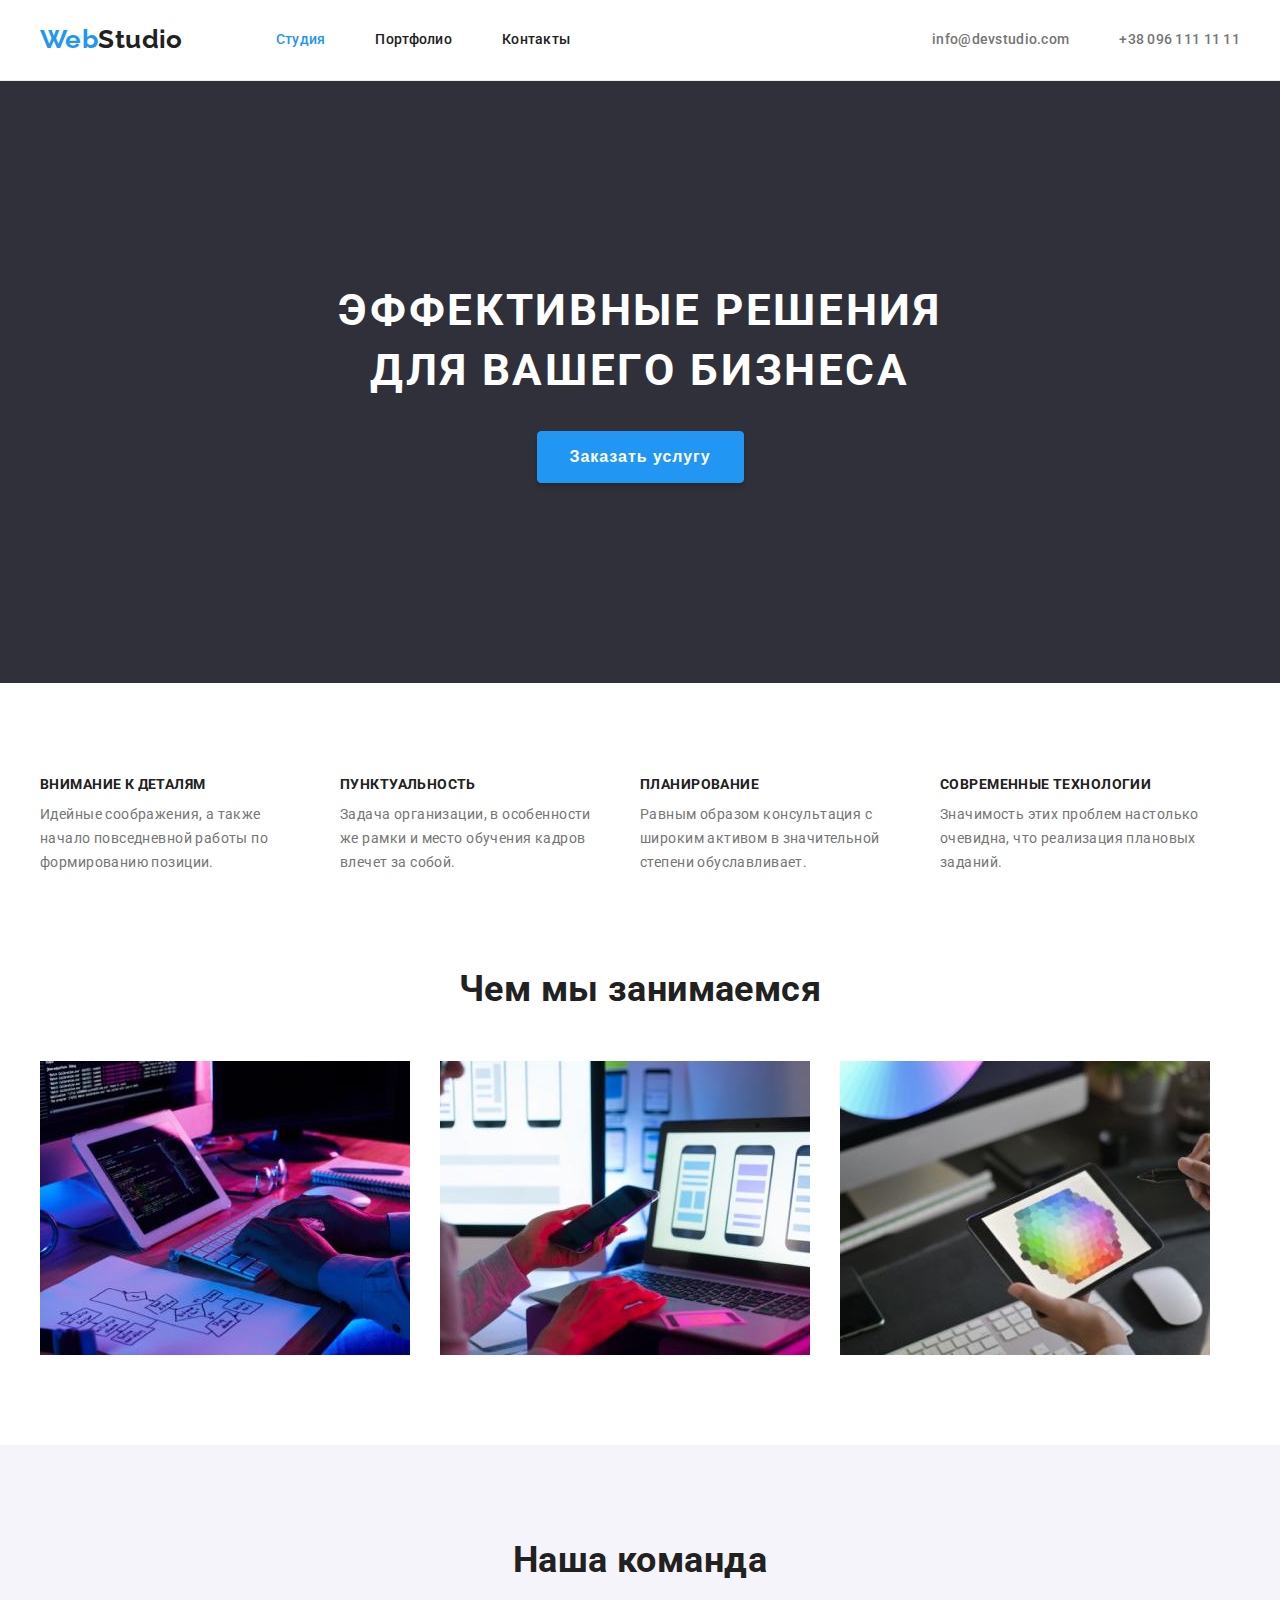
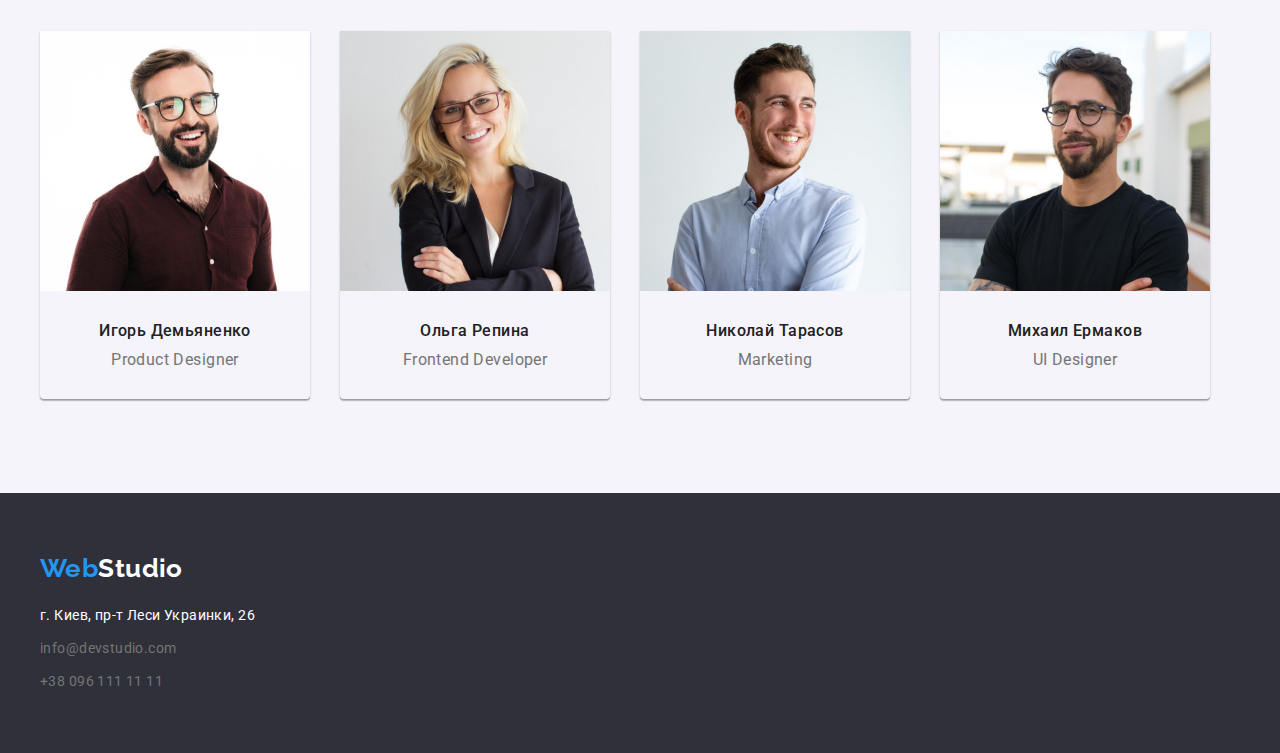
==== index.html @ e8c8198e "Initial commit" ====
<!DOCTYPE html>
<html lang="ru">
  <head>
    <meta charset="UTF-8" />
    <meta http-equiv="X-UA-Compatible" content="IE=edge" />
    <meta name="viewport" content="width=device-width, initial-scale=1.0" />
    <title>WEB STUDIO</title>
    <link rel="preconnect" href="https://fonts.googleapis.com" />
    <link rel="preconnect" href="https://fonts.gstatic.com" crossorigin />
    <link
      href="https://fonts.googleapis.com/css2?family=Raleway:wght@700&family=Roboto:wght@400;500;700;900&display=swap"
      rel="stylesheet"
    />
    <link
      rel="stylesheet"
      href="https://cdnjs.cloudflare.com/ajax/libs/modern-normalize/1.1.0/modern-normalize.min.css"
      integrity="sha512-wpPYUAdjBVSE4KJnH1VR1HeZfpl1ub8YT/NKx4PuQ5NmX2tKuGu6U/JRp5y+Y8XG2tV+wKQpNHVUX03MfMFn9Q=="
      crossorigin="anonymous"
      referrerpolicy="no-referrer"
    />
    <link rel="stylesheet" href="./css/styles.css" />
  </head>
  <body>
    <!--High line site-->
    <header class="page-header">
      <div class="conteiner header">
        <!--Name studio-->
        <nav class="site-nav">
          <a href="./index.html" class="logo"><span class="web">Web</span>Studio</a>
          <!--menu navigation-->
          <ul class="site-nav list">
            <li class="site-nav item">
              <a href="./index.html" class="link current">Студия</a>
            </li>
            <li class="site-nav item">
              <a href="./portfolio.html" class="link">Портфолио</a>
            </li>
            <li class="site-nav item">
              <a href="" class="link">Контакты</a>
            </li>
          </ul>
        </nav>
        <!--mail&Telefone-->
        <ul class="contacts list">
          <li class="contacts item">
            <a href="mailto:info@devstudio.com" class="mail">info@devstudio.com</a>
          </li>
          <li class="contacts item">
            <a href="tel:+380961111111" class="tel">+38 096 111 11 11</a>
          </li>
        </ul>
      </div>
    </header>
    <main>
      <!--Shapka-->
      <section class="hero">
        <div class="conteiner">
          <h1 class="hero-title">Эффективные решения для вашего бизнеса</h1>
          <button type="button" class="button">Заказать услугу</button>
        </div>
      </section>
      <!--Peculiarities-->
      <section class="peculiarities">
        <div class="conteiner">
          <h2 class="section-title visually-hidden">Особенности</h2>
          <ul class="section list">
            <li class="peculiarities-item">
              <h3 class="title">Внимание к деталям</h3>
              <p class="discription">
                Идейные соображения, а также начало повседневной работы по формированию позиции.
              </p>
            </li>
            <li class="peculiarities-item">
              <h3 class="title">Пунктуальность</h3>
              <p class="discription">
                Задача организации, в особенности же рамки и место обучения кадров влечет за собой.
              </p>
            </li>
            <li class="peculiarities-item">
              <h3 class="title">Планирование</h3>
              <p class="discription">
                Равным образом консультация с широким активом в значительной степени обуславливает.
              </p>
            </li>
            <li class="peculiarities-item">
              <h3 class="title">Современные технологии</h3>
              <p class="discription">
                Значимость этих проблем настолько очевидна, что реализация плановых заданий.
              </p>
            </li>
          </ul>
        </div>
      </section>
      <!--What are we doing-->
      <section class="works">
        <div class="conteiner">
          <h2 class="section-title">Чем мы занимаемся</h2>
          <ul class="work list">
            <li class="work-list-process">
              <img class="work-process" src="./images/box1.jpg" alt="описание1" width="370" />
            </li>
            <li class="work-list-process">
              <img class="work-process" src="./images/box2.jpg" alt="описание2" width="370" />
            </li>
            <li class="work-list-process">
              <img class="work-process" src="./images/box3.jpg" alt="описание3" width="370" />
            </li>
          </ul>
        </div>
      </section>
      <!--Our team-->
      <section class="team">
        <div class="conteiner">
          <h2 class="section-title">Наша команда</h2>
          <ul class="team list">
            <li class="team-list-card">
              <img
                class="team list image"
                src="./images/img.jpg"
                alt="Игорь Демьяненко"
                width="270"
              />
              <div class="team-card-disc">
                <h3 class="name">Игорь Демьяненко</h3>
                <p class="discription">Product Designer</p>
              </div>
            </li>
            <li class="team-list-card">
              <img
                class="team list image"
                src="./images/img_2.jpg"
                alt="Ольга Репина"
                width="270"
              />
              <div class="team-card-disc">
                <h3 class="name">Ольга Репина</h3>
                <p class="discription">Frontend Developer</p>
              </div>
            </li>
            <li class="team-list-card">
              <img
                class="team list image"
                src="./images/img_3.jpg"
                alt="Николай Тарасов"
                width="270"
              />
              <div class="team-card-disc">
                <h3 class="name">Николай Тарасов</h3>
                <p class="discription">Marketing</p>
              </div>
            </li>
            <li class="team-list-card">
              <img
                class="team list image"
                src="./images/img_4.jpg"
                alt="Михаил Ермаков"
                width="270"
              />
              <div class="team-card-disc">
                <h3 class="name">Михаил Ермаков</h3>
                <p class="discription">UI Designer</p>
              </div>
            </li>
          </ul>
        </div>
      </section>
    </main>
    <footer class="footer">
      <div class="conteiner">
        <!--Name studio-->
        <a href="./index.html" class="logo-footer"><span class="web">Web</span>Studio</a>
        <!-- address -->
        <address class="adress">
          <ul class="adress list">
            <li class="adress-list-item">
              <a
                href="https://goo.gl/maps/HPNhDswtwEFeR7fT9"
                target="_blank"
                rel="noopener noreferrer"
                class="adress-post"
                >г. Киев, пр-т Леси Украинки, 26</a
              >
            </li>
            <li class="adress-list-item">
              <a href="mailto:info@devstudio.com" class="mail">info@devstudio.com</a>
            </li>
            <li class="adress-list-item">
              <a href="tel:+380961111111" class="tel">+38 096 111 11 11</a>
            </li>
          </ul>
        </address>
      </div>
    </footer>
  </body>
</html>
---- css/styles.css ----
:root {
  --primary-text-color: #212121;
  --title-text-color: #757575;
  --accent-color: #2196f3;
  --primary-white-color: #ffffff;
  --button-color: #f5f4fa;
}

body {
  margin: 0;
  background-color: var(--primary-white-color);
  color: var(--primary-text-color);
  font-family: Roboto, sans-serif;
  font-size: 14px;
  letter-spacing: 0.03em;
}

/*убираем точки в списках*/
.list {
  padding: 0;
  margin: 0;
  list-style: none;
}
/* скрываем заголовки */
.visually-hidden {
  position: absolute;
  white-space: nowrap;
  width: 1px;
  height: 1px;
  overflow: hidden;
  border: 0;
  padding: 0;
  clip: rect(0 0 0 0);
  clip-path: inset(50%);
  margin: -1px;
}
/* Убираем нижненн подчеркивание у ссылок */
.link {
  text-decoration: none;
}
/* Заголовки 2 уровня */
.section-title {
  padding: 0;
  margin: 0;
  margin-bottom: 50px;
  font-size: 36px;
  line-height: 1.17;
  text-align: center;
}
/*style header*/
.header {
  display: flex;
  align-items: center;
}
.conteiner {
  width: 1200px;
  margin: 0 auto;
  padding: 0 15px;
  /* outline: 2px solid tomato; */
}
.page-header {
  /* outline: 2px solid tomato; */
  border-bottom: 1px solid #ececec;
}
.logo {
  display: block;
  padding-top: 24px;
  padding-bottom: 25px;
  margin-right: 93px;
  /* outline: 2px solid tomato; */
  color: var(--primary-text-color);
  text-decoration: none;
  font-family: Raleway, sans-serif;
  font-weight: 700;
  font-size: 26px;
  line-height: 1.19;
}
.web {
  color: #2196f3;
}
.site-nav {
  display: flex;
}

.site-nav .item:not(:last-child) {
  margin-right: 50px;
}
.site-nav .link {
  display: block;
  padding-top: 32px;
  padding-bottom: 32px;
  /* outline: 2px solid tomato; */
}
/*style menu-nav*/
.site-nav .link {
  color: var(--primary-text-color);
  font-weight: 500;
  line-height: 1.14;
  letter-spacing: 0.02em;
}
.site-nav .link.current {
  color: var(--accent-color);
}
.site-nav .link:hover,
.site-nav .link:focus {
  color: var(--accent-color);
}
/* Style contacts */
.contacts.list {
  display: flex;
  margin-left: auto;
}
.contacts.list .contacts.item + .contacts.item {
  margin-left: 50px;
}
.mail,
.tel {
  display: block;
}
.contacts.list .mail {
  /* outline: 2px solid tomato; */
  padding-top: 32px;
  padding-bottom: 32px;
  color: var(--title-text-color);
  text-decoration: none;
  font-weight: 500;
  line-height: 1.14;
  letter-spacing: 0.02em;
}
.contacts.list .tel {
  /* outline: 2px solid tomato; */
  padding-top: 32px;
  padding-bottom: 32px;
  color: var(--title-text-color);
  text-decoration: none;
  font-weight: 500;
  line-height: 1.14;
  letter-spacing: 0.02em;
}
.contacts.list .mail:hover,
.contacts.list .mail:focus {
  color: var(--accent-color);
}
.contacts.list .tel:hover,
.contacts.list .tel:focus {
  color: var(--accent-color);
}
/* Style main content*/
/* Style section Hero */
.hero {
  background-color: #2f303a;
  text-align: center;
  padding-top: 200px;
  padding-bottom: 200px;
}
.hero-title {
  margin-top: 0;
  width: 696px;
  margin: 0 auto;
  margin-bottom: 30px;
  color: var(--primary-white-color);
  font-size: 44px;
  line-height: 1.36;
  letter-spacing: 0.06em;
  text-transform: uppercase;
}
.button {
  display: inline-block;
  border-radius: 4px;
  padding: 10px 32px;
  min-width: 200px;
  font-weight: 700;
  text-align: center;
  letter-spacing: 0.06em;
  font-size: 16px;
  line-height: 1.88;
  box-shadow: 0px 4px 4px rgba(0, 0, 0, 0.15);
  background-color: var(--accent-color);
  color: var(--primary-white-color);
  border: 1px solid;
  border-color: var(--accent-color);
  cursor: pointer;
}
.button:hover,
.button:focus {
  border-color: var(--primary-white-color);
}
/* Style Peculiarities*/
.peculiarities {
  padding-top: 94px;
  padding-bottom: 94px;
}
.section.list {
  display: flex;
}
.peculiarities-item {
  width: 270px;
}
.peculiarities-item:not(:last-child) {
  margin-right: 30px;
}
.title {
  padding: 0;
  margin: 0;
  margin-bottom: 10px;
  font-size: 14px;
  line-height: 1.14;
  text-transform: uppercase;
  color: var(--primary-text-color);
}
.discription {
  padding: 0;
  margin: 0;
  line-height: 1.71;
  color: var(--title-text-color);
}
/*Style works*/
.works {
  padding-bottom: 90px;
}
.work-process {
  display: block;
}
.work.list {
  display: flex;
}
.work-list-process:not(:last-child) {
  margin-right: 30px;
}
/*Style Our team */
.team .list {
  padding: 0;
}
.team.list.image {
  display: block;
}
.team.list {
  display: flex;
}
.team-list-card {
  text-align: center;
  box-shadow: 0px 1px 3px rgba(0, 0, 0, 0.12), 0px 1px 1px rgba(0, 0, 0, 0.14),
    0px 2px 1px rgba(0, 0, 0, 0.2);
  border-radius: 0px 0px 4px 4px;
}
.team-list-card:not(:last-child) {
  margin-right: 30px;
}
.team {
  background: #f5f4fa;
  padding-top: 94px;
  padding-bottom: 94px;
}

.team-card-disc {
  padding: 30px;
}
.team.list .name {
  padding: 0;
  margin: 0;
  margin-bottom: 10px;
  font-weight: 500;
  font-size: 16px;
  line-height: 1.19;
}
.team.list .discription {
  color: var(--title-text-color);
  font-size: 16px;
  line-height: 1.19;
}

/*Style footer*/
.footer {
  padding-top: 60px;
  padding-bottom: 60px;
  background-color: #2f303a;
  /* outline: 2px solid tomato; */
}
.adress {
  font-style: normal;
  /* outline: 2px solid tomato; */
}
.logo-footer {
  display: inline-block;
  margin-bottom: 20px;
  color: var(--primary-white-color);
  text-decoration: none;
  font-family: Raleway, sans-serif;
  font-weight: 700;
  font-size: 26px;
  line-height: 1.19;
  /* outline: 2px solid tomato; */
}
.adress-post,
.adress.list .mail {
  display: inline-block;
}
.adress.list .adress-list-item:not(:last-child) {
  margin-bottom: 9px;
}

.adress.list .adress-post {
  color: var(--primary-white-color);
  text-decoration: none;
  line-height: 1.71;
}
.adress.list .mail,
.adress.list .tel {
  color: var(--title-text-color);
  text-decoration: none;
  line-height: 1.71;
}
.adress.list .mail:hover,
.adress.list .mail:focus {
  color: var(--accent-color);
}
.adress.list .tel:hover,
.adress.list .tel:focus {
  color: var(--accent-color);
}
/*Style porfolio*/
.work-section {
  padding-top: 94px;
  padding-bottom: 94px;
  /* margin-top: 94px;
  margin-bottom: 94px; */
}
/*Style buttom*/
.filtr {
  padding: 0;
  margin: 0;
  margin-bottom: 50px;
  list-style: none;
  /* outline: 2px solid tomato; */
  display: flex;
  justify-content: center;
  align-content: center;
}
.filtr-item {
  margin-right: 8px;
}
.filtr-item:last-child {
  margin-right: 0;
}
.work-title,
.work-dicript {
  padding: 0;
  margin: 0;
}
.work-images {
  display: block;
  /* margin-bottom: 20px; */
}
.filtr-btn {
  padding: 6px 22px;
  background-color: var(--button-color);
  color: var(--primary-text-color);
  font-family: inherit;
  font-weight: 500;
  font-size: 16px;
  line-height: 1.63;
  cursor: pointer;
  /* box-shadow: 0px 3px 1px rgba(0, 0, 0, 0.1), 0px 1px 2px rgba(0, 0, 0, 0.08),
    0px 2px 2px rgba(0, 0, 0, 0.12); */
  border-radius: 4px;
  border-color: transparent;
}

.filtr-btn.active:hover,
.filtr-btn.active:focus {
  background-color: var(--accent-color);
  color: var(--primary-white-color);
}
.filtr-btn.active:active {
  background-color: var(--accent-color);
  color: var(--primary-white-color);
}
/*Style work list*/
.work.list.pages {
  display: flex;
  flex-wrap: wrap;
}
.item-discript {
  padding: 20px 24px;
  border-right: 1px solid #eeeeee;
  border-bottom: 1px solid #eeeeee;
  border-left: 1px solid #eeeeee;
}
/* .work.list {
   outline: 2px solid tomato; 
} */
/* Идеальное решение при изменении 
размеров контейнера */
.work.list.pages > .item {
  flex-basis: calc((100% - 30px * 3) / 3);
  margin-right: 30px;
  margin-bottom: 30px;
}

/* 2-й вариант решения:
  .work.list.pages > .item {
  width: 370px;
  margin-right: 30px;
  margin-bottom: 30px;
} */
.work.list.pages > .item:nth-child(3n) {
  margin-right: 0;
}
.work.list.pages > .item:nth-last-child(-n + 3) {
  margin-bottom: 0;
}
.work.list .work-title {
  margin-bottom: 4px;
  color: var(--primary-text-color);
  font-weight: 700;
  font-size: 18px;
  line-height: 2;
}
.work.list .work-dicript {
  color: var(--title-text-color);
  font-weight: 400;
  font-size: 16px;
  line-height: 1.88;
}
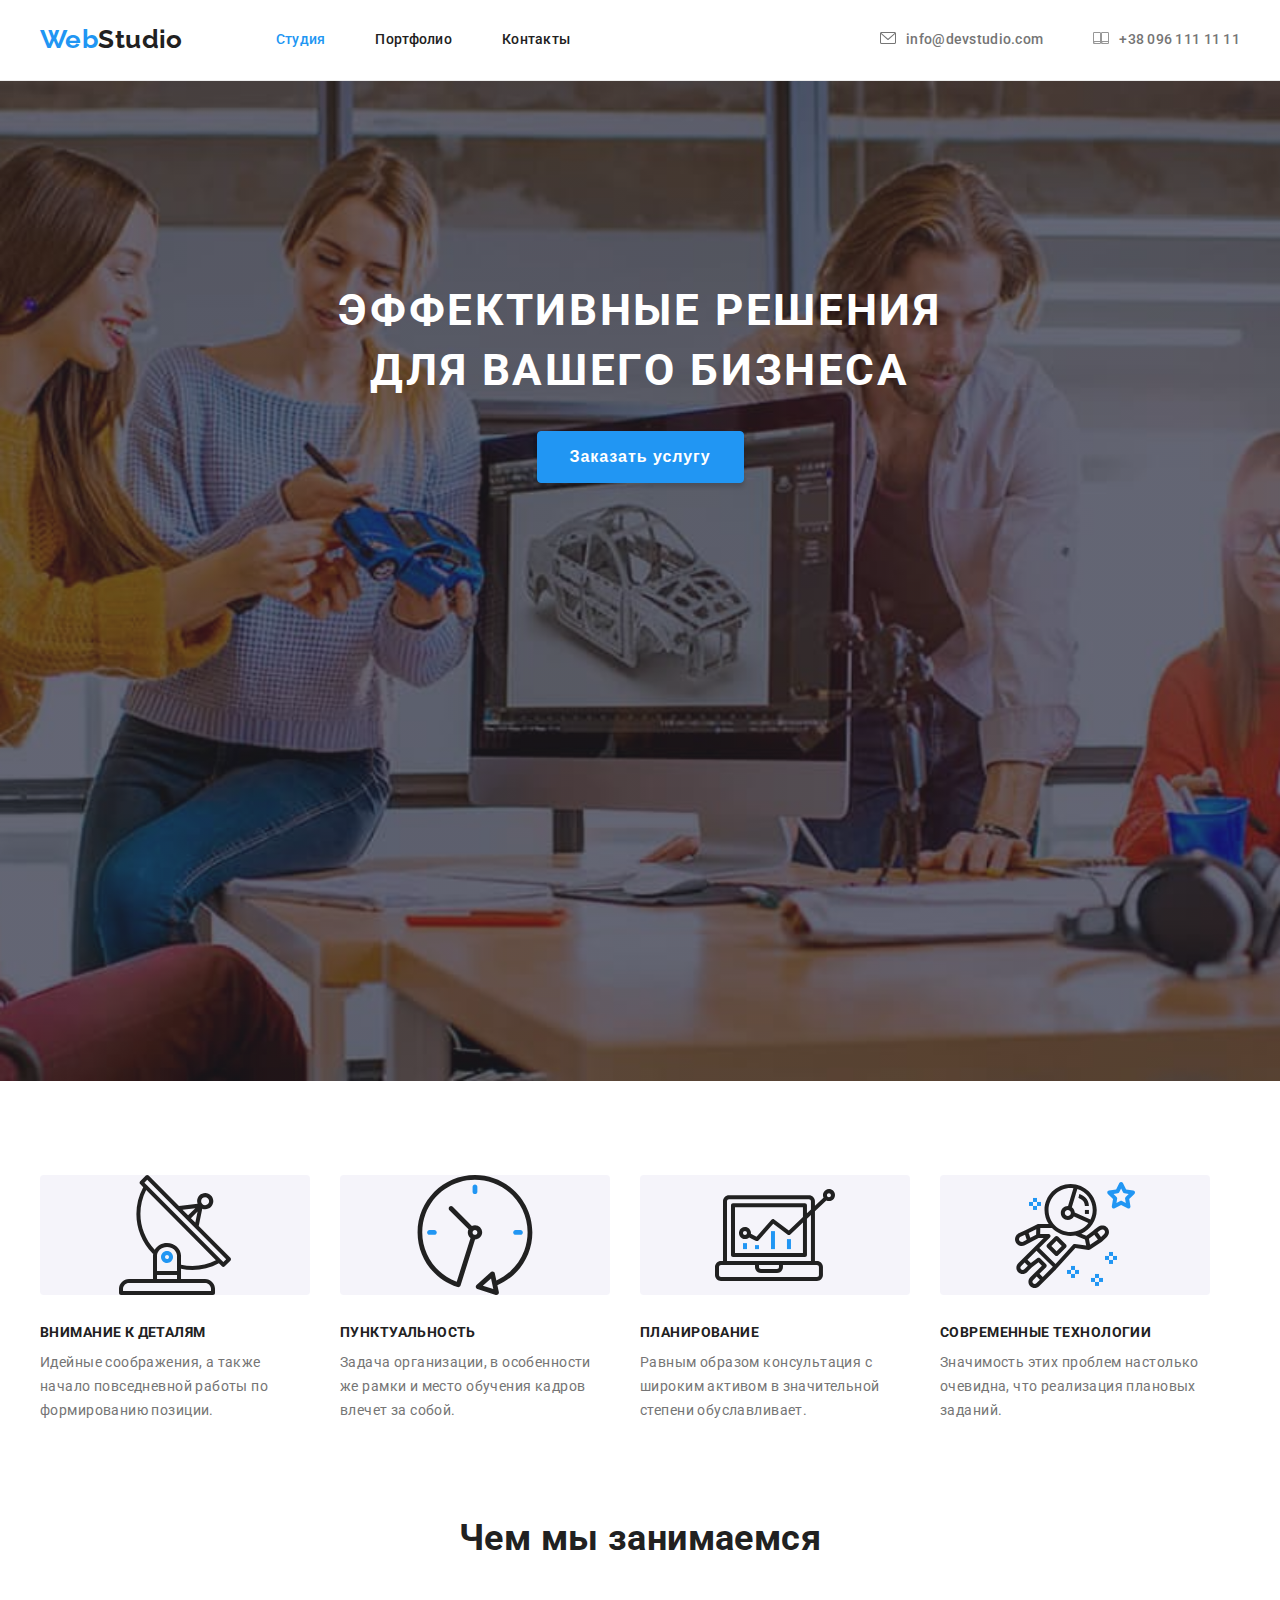
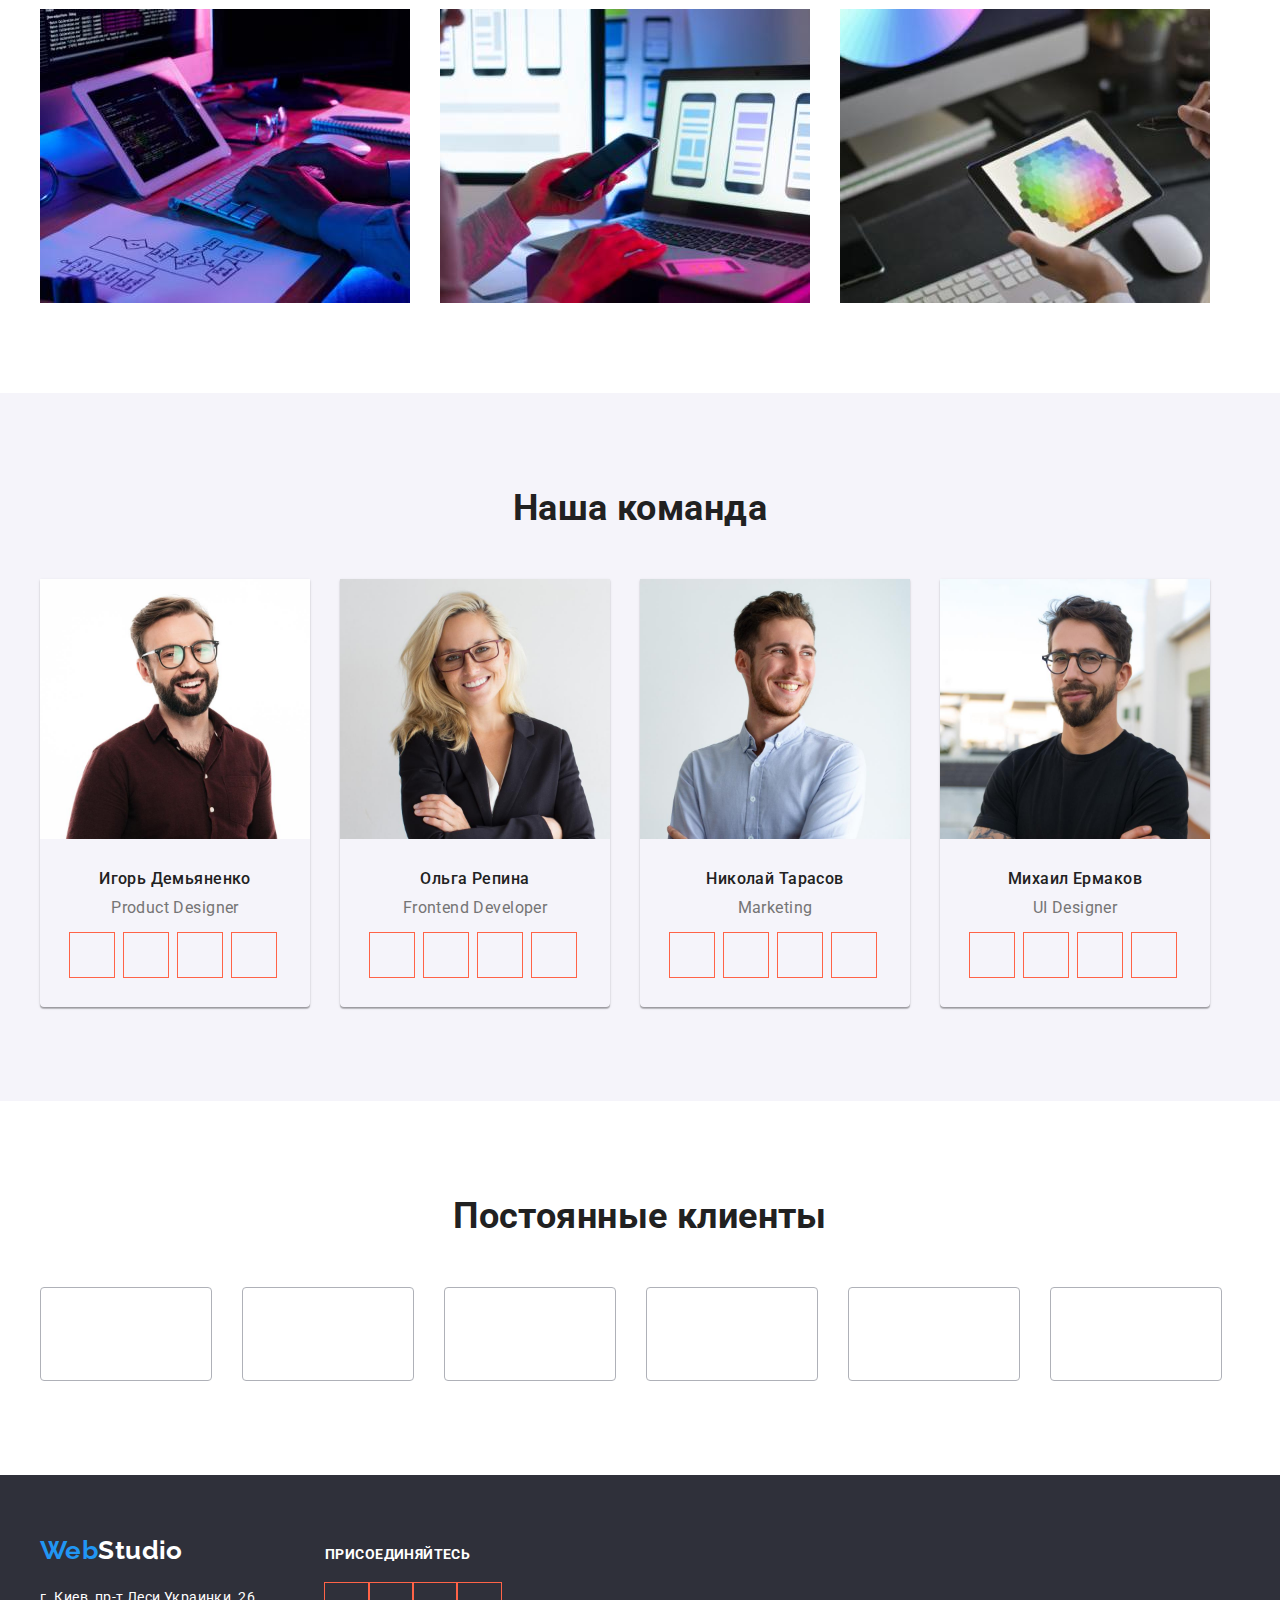
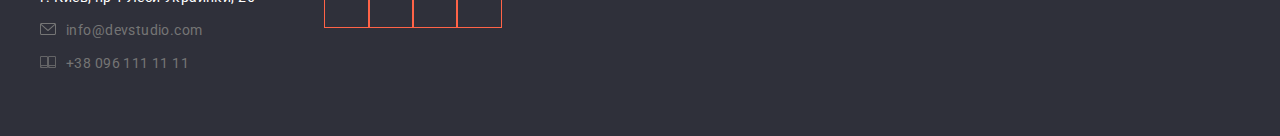
==== commit 319af794: "Add our clients and icon" ====
--- a/index.html
+++ b/index.html
@@ -53,7 +53,7 @@
     </header>
     <main>
       <!--Shapka-->
-      <section class="hero">
+      <section class="hero overlay">
         <div class="conteiner">
           <h1 class="hero-title">Эффективные решения для вашего бизнеса</h1>
           <button type="button" class="button">Заказать услугу</button>
@@ -64,25 +64,25 @@
         <div class="conteiner">
           <h2 class="section-title visually-hidden">Особенности</h2>
           <ul class="section list">
-            <li class="peculiarities-item">
+            <li class="peculiarities-item attention">
               <h3 class="title">Внимание к деталям</h3>
               <p class="discription">
                 Идейные соображения, а также начало повседневной работы по формированию позиции.
               </p>
             </li>
-            <li class="peculiarities-item">
+            <li class="peculiarities-item punctuality">
               <h3 class="title">Пунктуальность</h3>
               <p class="discription">
                 Задача организации, в особенности же рамки и место обучения кадров влечет за собой.
               </p>
             </li>
-            <li class="peculiarities-item">
+            <li class="peculiarities-item planning">
               <h3 class="title">Планирование</h3>
               <p class="discription">
                 Равным образом консультация с широким активом в значительной степени обуславливает.
               </p>
             </li>
-            <li class="peculiarities-item">
+            <li class="peculiarities-item technology">
               <h3 class="title">Современные технологии</h3>
               <p class="discription">
                 Значимость этих проблем настолько очевидна, что реализация плановых заданий.
@@ -123,6 +123,20 @@
               <div class="team-card-disc">
                 <h3 class="name">Игорь Демьяненко</h3>
                 <p class="discription">Product Designer</p>
+                <ul class="team list network">
+                  <li class="network-item">
+                    <a href="" class="link-network"></a>
+                  </li>
+                  <li class="network-item">
+                    <a href="" class="link-network"></a>
+                  </li>
+                  <li class="network-item">
+                    <a href="" class="link-network"></a>
+                  </li>
+                  <li class="network-item">
+                    <a href="" class="link-network"></a>
+                  </li>
+                </ul>
               </div>
             </li>
             <li class="team-list-card">
@@ -135,6 +149,20 @@
               <div class="team-card-disc">
                 <h3 class="name">Ольга Репина</h3>
                 <p class="discription">Frontend Developer</p>
+                <ul class="team list network">
+                  <li class="network-item">
+                    <a href="" class="link-network"></a>
+                  </li>
+                  <li class="network-item">
+                    <a href="" class="link-network"></a>
+                  </li>
+                  <li class="network-item">
+                    <a href="" class="link-network"></a>
+                  </li>
+                  <li class="network-item">
+                    <a href="" class="link-network"></a>
+                  </li>
+                </ul>
               </div>
             </li>
             <li class="team-list-card">
@@ -147,6 +175,20 @@
               <div class="team-card-disc">
                 <h3 class="name">Николай Тарасов</h3>
                 <p class="discription">Marketing</p>
+                <ul class="team list network">
+                  <li class="network-item">
+                    <a href="" class="link-network"></a>
+                  </li>
+                  <li class="network-item">
+                    <a href="" class="link-network"></a>
+                  </li>
+                  <li class="network-item">
+                    <a href="" class="link-network"></a>
+                  </li>
+                  <li class="network-item">
+                    <a href="" class="link-network"></a>
+                  </li>
+                </ul>
               </div>
             </li>
             <li class="team-list-card">
@@ -159,7 +201,47 @@
               <div class="team-card-disc">
                 <h3 class="name">Михаил Ермаков</h3>
                 <p class="discription">UI Designer</p>
-              </div>
+                <ul class="team list network">
+                  <li class="network-item">
+                    <a href="" class="link-network"></a>
+                  </li>
+                  <li class="network-item">
+                    <a href="" class="link-network"></a>
+                  </li>
+                  <li class="network-item">
+                    <a href="" class="link-network"></a>
+                  </li>
+                  <li class="network-item">
+                    <a href="" class="link-network"></a>
+                  </li>
+                </ul>
+              </div>
+            </li>
+          </ul>
+        </div>
+      </section>
+      <!-- Section our clients -->
+      <section class="clients">
+        <div class="conteiner">
+          <h2 class="section-title">Постоянные клиенты</h2>
+          <ul class="clients list">
+            <li class="clients-list-item">
+              <a href="" class="link-clients"> </a>
+            </li>
+            <li class="clients-list-item">
+              <a href="" class="link-clients"> </a>
+            </li>
+            <li class="clients-list-item">
+              <a href="" class="link-clients"> </a>
+            </li>
+            <li class="clients-list-item">
+              <a href="" class="link-clients"> </a>
+            </li>
+            <li class="clients-list-item">
+              <a href="" class="link-clients"> </a>
+            </li>
+            <li class="clients-list-item">
+              <a href="" class="link-clients"> </a>
             </li>
           </ul>
         </div>
@@ -167,28 +249,49 @@
     </main>
     <footer class="footer">
       <div class="conteiner">
-        <!--Name studio-->
-        <a href="./index.html" class="logo-footer"><span class="web">Web</span>Studio</a>
-        <!-- address -->
-        <address class="adress">
-          <ul class="adress list">
-            <li class="adress-list-item">
-              <a
-                href="https://goo.gl/maps/HPNhDswtwEFeR7fT9"
-                target="_blank"
-                rel="noopener noreferrer"
-                class="adress-post"
-                >г. Киев, пр-т Леси Украинки, 26</a
-              >
-            </li>
-            <li class="adress-list-item">
-              <a href="mailto:info@devstudio.com" class="mail">info@devstudio.com</a>
-            </li>
-            <li class="adress-list-item">
-              <a href="tel:+380961111111" class="tel">+38 096 111 11 11</a>
-            </li>
-          </ul>
-        </address>
+        <div class="footer-address-links">
+          <div class="logo-address">
+            <!--Name studio-->
+            <a href="./index.html" class="logo-footer"><span class="web">Web</span>Studio</a>
+            <!-- address -->
+            <address class="adress">
+              <ul class="adress list">
+                <li class="adress-list-item">
+                  <a
+                    href="https://goo.gl/maps/HPNhDswtwEFeR7fT9"
+                    target="_blank"
+                    rel="noopener noreferrer"
+                    class="adress-post"
+                    >г. Киев, пр-т Леси Украинки, 26</a
+                  >
+                </li>
+                <li class="adress-list-item">
+                  <a href="mailto:info@devstudio.com" class="mail">info@devstudio.com</a>
+                </li>
+                <li class="adress-list-item">
+                  <a href="tel:+380961111111" class="tel">+38 096 111 11 11</a>
+                </li>
+              </ul>
+            </address>
+          </div>
+          <div class="social-links">
+            <h2 class="sicial-links-title">присоединяйтесь</h2>
+            <ul class="social-links list">
+              <li class="social-list-items">
+                <a href=""></a>
+              </li>
+              <li class="social-list-items">
+                <a href=""></a>
+              </li>
+              <li class="social-list-items">
+                <a href=""></a>
+              </li>
+              <li class="social-list-items">
+                <a href=""></a>
+              </li>
+            </ul>
+          </div>
+        </div>
       </div>
     </footer>
   </body>
--- a/css/styles.css
+++ b/css/styles.css
@@ -117,6 +117,27 @@
 .tel {
   display: block;
 }
+/* Добавление иконок */
+.mail::before {
+  display: inline-block;
+  content: '';
+  width: 16px;
+  height: 12px;
+  margin-right: 10px;
+  background-image: url('../images/mail-icon.svg');
+  background-size: contain;
+}
+.tel::before {
+  display: inline-block;
+  content: '';
+  width: 16px;
+  height: 12px;
+  margin-right: 10px;
+  background-image: url('../images/icon-tel.svg');
+  background-size: contain;
+}
+/* Конец добавление иконок */
+
 .contacts.list .mail {
   /* outline: 2px solid tomato; */
   padding-top: 32px;
@@ -152,6 +173,22 @@
   text-align: center;
   padding-top: 200px;
   padding-bottom: 200px;
+  /* background-image: linear-gradient(to right, rgba(47, 48, 58, 0.4), rgba(47, 48, 58, 0.4)),
+    url('../images/bg-img-hero.jpg');
+  background-repeat: no-repeat;
+  background-position: 50% 50%;
+  background-size: cover; */
+}
+.overlay {
+  max-width: 1600px;
+  height: 600px;
+  margin-left: auto;
+  margin-right: auto;
+  background-image: linear-gradient(to right, rgba(47, 48, 58, 0.4), rgba(47, 48, 58, 0.4)),
+    url('../images/bg-img-hero.jpg');
+  background-repeat: no-repeat;
+  background-position: center;
+  background-size: cover;
 }
 .hero-title {
   margin-top: 0;
@@ -199,6 +236,31 @@
 .peculiarities-item:not(:last-child) {
   margin-right: 30px;
 }
+.peculiarities-item::before {
+  display: block;
+  content: '';
+  height: 120px;
+  margin-bottom: 30px;
+  background-color: #f5f4fa;
+  border-radius: 4px;
+  /* background-image: url('../images/antenna.svg'); */
+  background-size: contain;
+  background-repeat: no-repeat;
+  background-position: center;
+}
+.peculiarities-item.attention::before {
+  background-image: url('../images/antenna.svg');
+}
+.peculiarities-item.punctuality::before {
+  background-image: url('../images/clock.svg');
+}
+.peculiarities-item.planning::before {
+  background-image: url('../images/diagram.svg');
+}
+.peculiarities-item.technology::before {
+  background-image: url('../images/astronaut.svg');
+}
+
 .title {
   padding: 0;
   margin: 0;
@@ -267,8 +329,42 @@
   color: var(--title-text-color);
   font-size: 16px;
   line-height: 1.19;
-}
-
+  margin-bottom: 16px;
+}
+.team.list.network {
+  display: flex;
+  margin: 0;
+  padding: 0;
+}
+.network-item {
+  width: 44px;
+  height: 44px;
+  outline: 1px solid tomato;
+}
+.network-item:not(:last-child) {
+  margin-right: 10px;
+}
+/* Style our clients */
+.clients {
+  padding-top: 94px;
+  padding-bottom: 94px;
+}
+.clients.list {
+  display: flex;
+  margin: 0;
+  padding: 0;
+}
+.clients-list-item {
+  width: 170px;
+  height: 92px;
+  border: 1px solid #afb1b8;
+  border-radius: 4px;
+}
+.clients-list-item:not(:last-child) {
+  margin-right: 30px;
+}
+.link-clients {
+}
 /*Style footer*/
 .footer {
   padding-top: 60px;
@@ -317,6 +413,29 @@
 .adress.list .tel:hover,
 .adress.list .tel:focus {
   color: var(--accent-color);
+}
+.footer-address-links {
+  display: flex;
+}
+.logo-address {
+  margin-right: 70px;
+}
+.social-links.list {
+  display: flex;
+}
+.social-list-items {
+  width: 44px;
+  height: 44px;
+  outline: 1px solid tomato;
+}
+.sicial-links-title {
+  margin-bottom: 20px;
+  font-weight: 700;
+  font-size: 14px;
+  line-height: 1.14;
+  letter-spacing: 0.03em;
+  text-transform: uppercase;
+  color: #ffffff;
 }
 /*Style porfolio*/
 .work-section {
@@ -370,6 +489,8 @@
 .filtr-btn.active:focus {
   background-color: var(--accent-color);
   color: var(--primary-white-color);
+  box-shadow: 0px 3px 1px rgba(0, 0, 0, 0.1), 0px 1px 2px rgba(0, 0, 0, 0.08),
+    0px 2px 2px rgba(0, 0, 0, 0.12);
 }
 .filtr-btn.active:active {
   background-color: var(--accent-color);
@@ -409,6 +530,11 @@
 .work.list.pages > .item:nth-last-child(-n + 3) {
   margin-bottom: 0;
 }
+.work.list.pages > .item:hover,
+.work.list.pages > .item:focus {
+  box-shadow: 0px 1px 1px rgba(0, 0, 0, 0.12), 0px 4px 4px rgba(0, 0, 0, 0.06),
+    1px 4px 6px rgba(0, 0, 0, 0.16);
+}
 .work.list .work-title {
   margin-bottom: 4px;
   color: var(--primary-text-color);
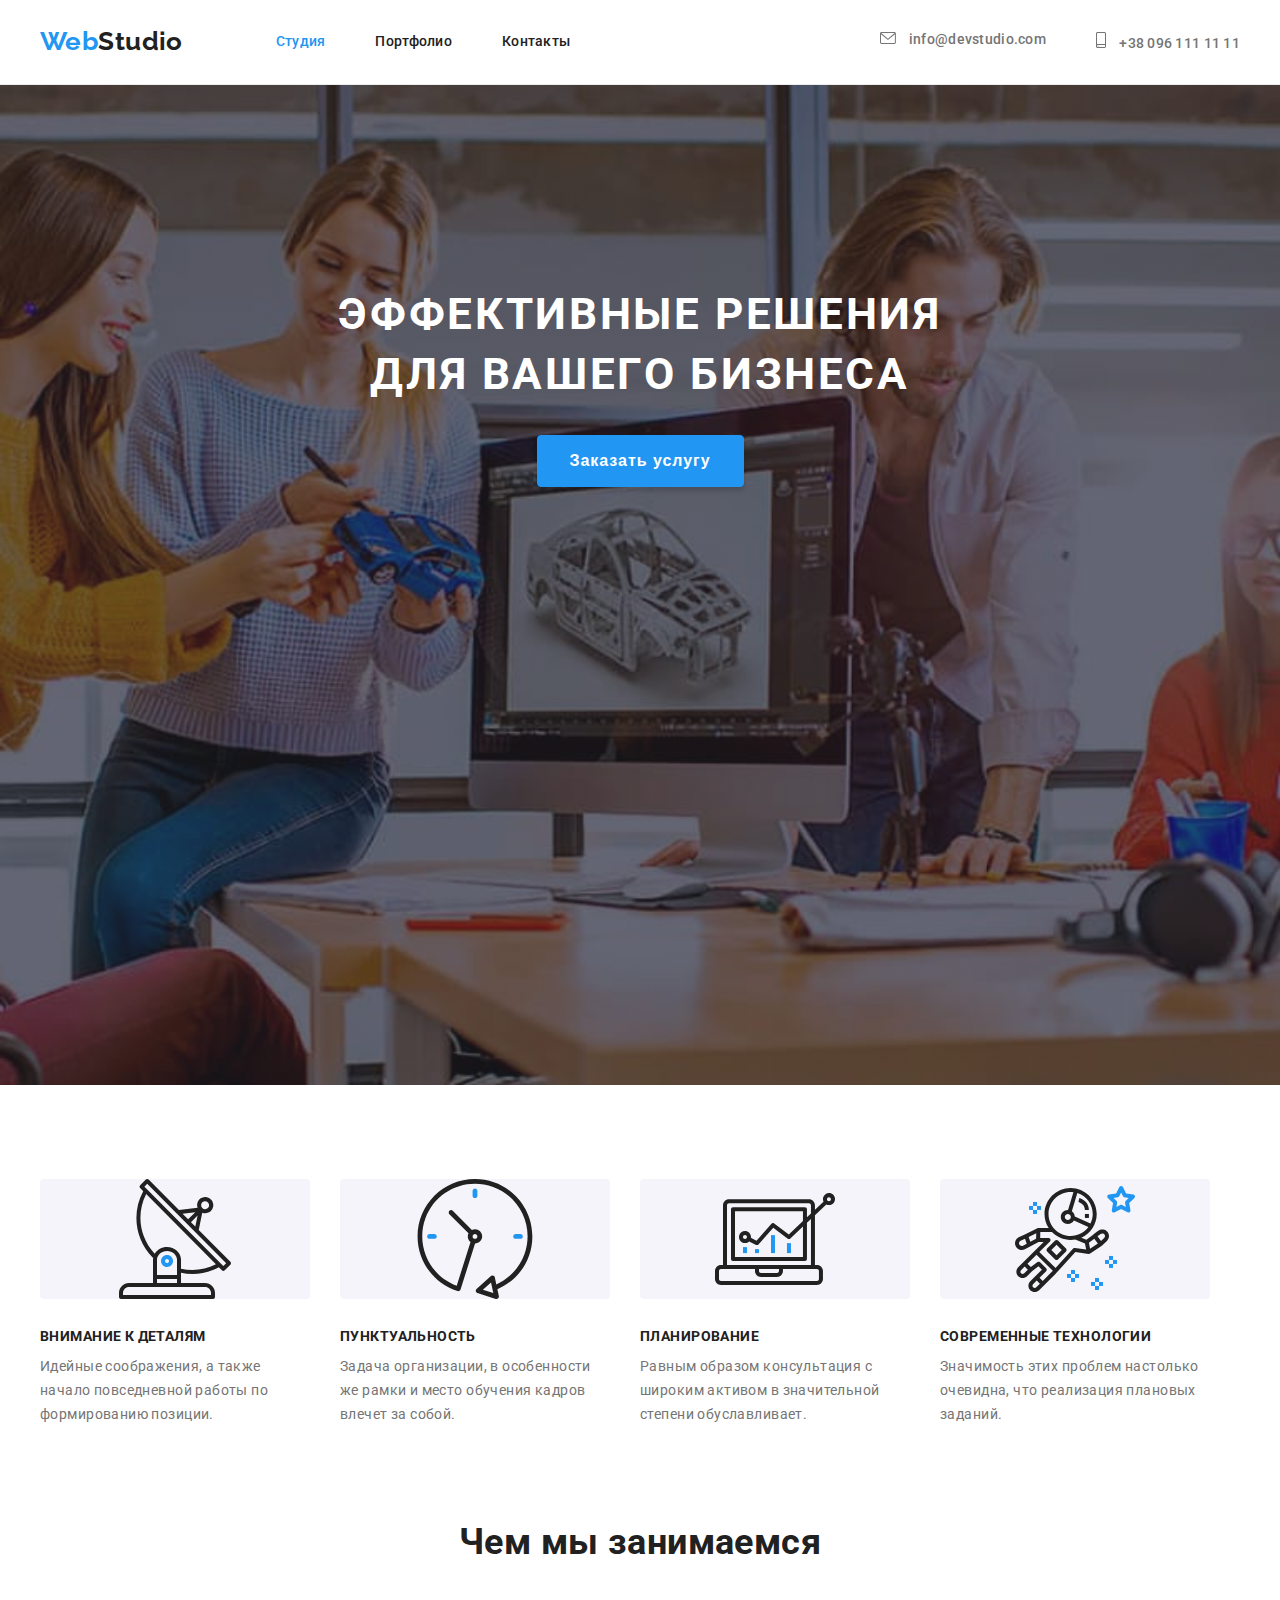
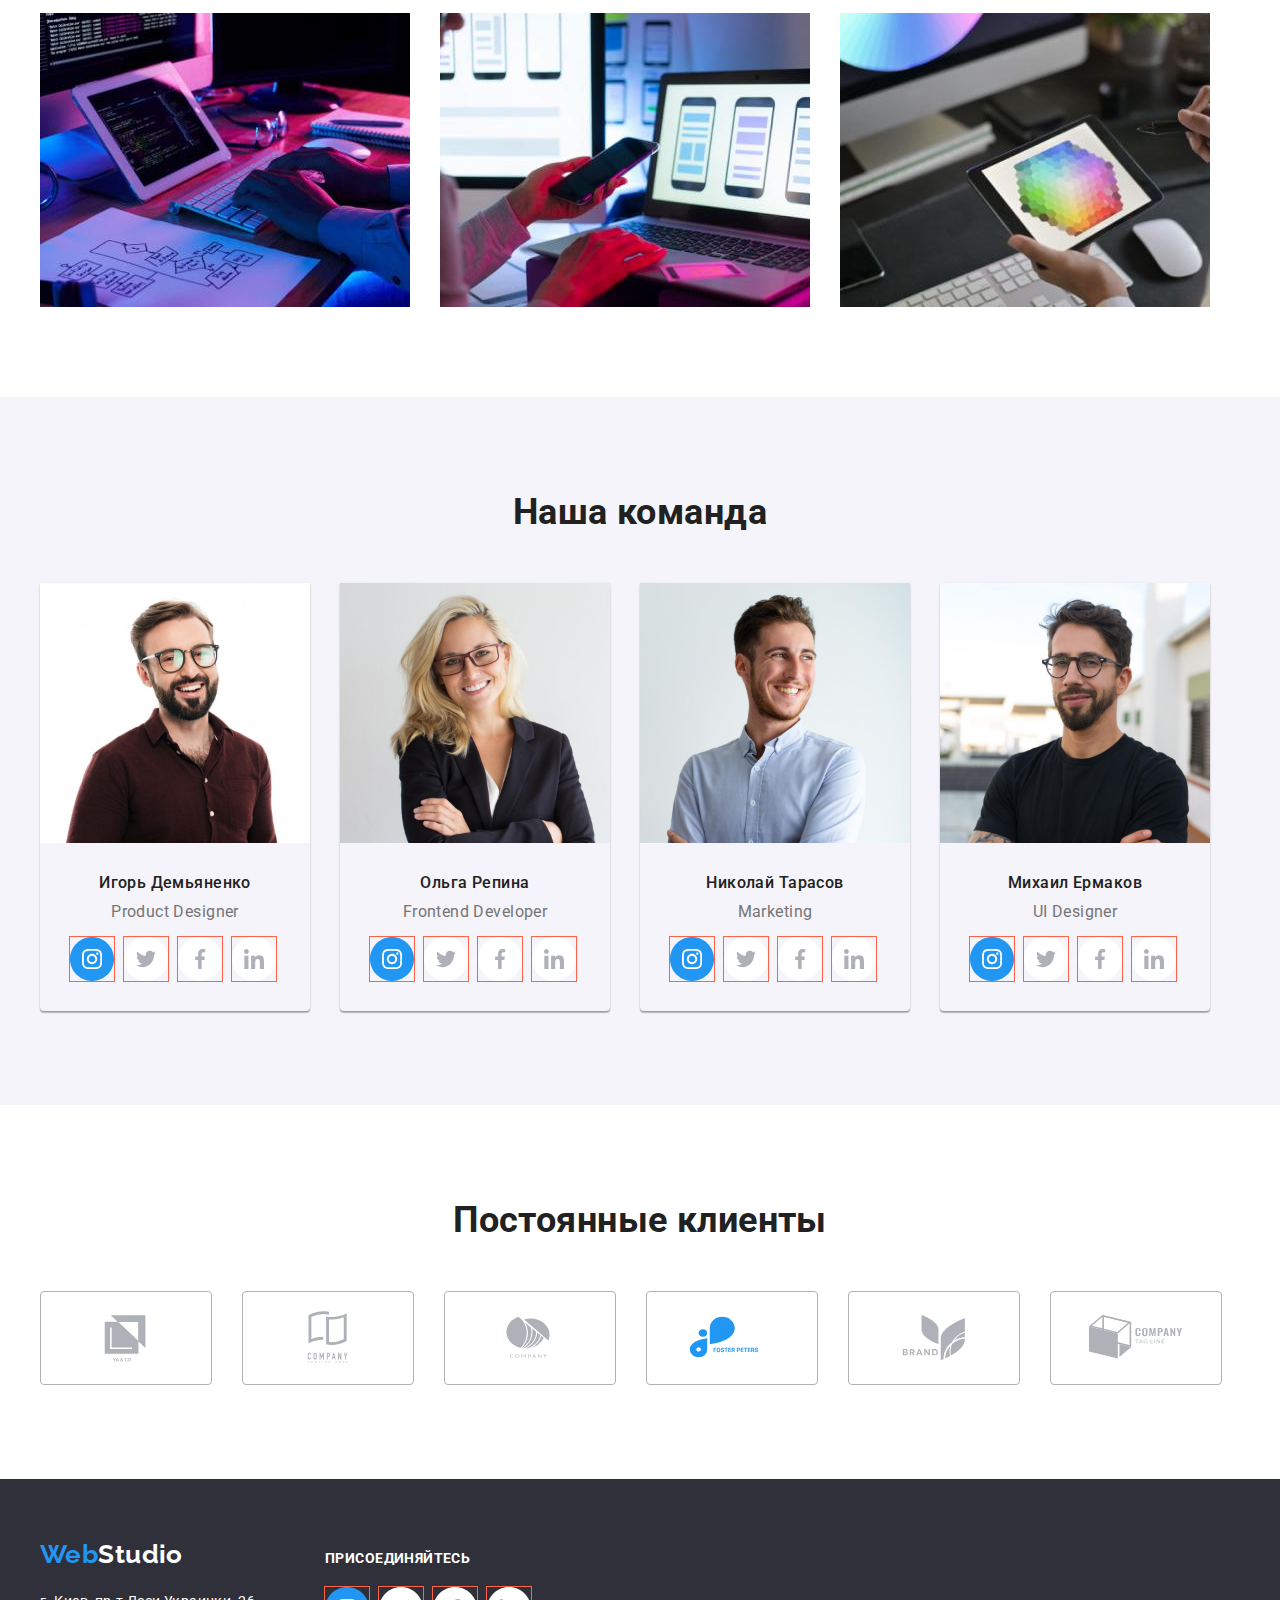
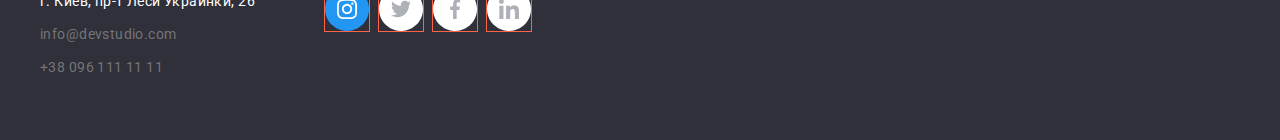
==== commit 51f61edf: "add svg icon" ====
--- a/index.html
+++ b/index.html
@@ -43,10 +43,20 @@
         <!--mail&Telefone-->
         <ul class="contacts list">
           <li class="contacts item">
-            <a href="mailto:info@devstudio.com" class="mail">info@devstudio.com</a>
+            <a href="mailto:info@devstudio.com" class="mail">
+              <svg class="icon-mail">
+                <use href="./images/symbol-defs.svg#icon-mail-icon"></use>
+              </svg>
+              info@devstudio.com</a
+            >
           </li>
           <li class="contacts item">
-            <a href="tel:+380961111111" class="tel">+38 096 111 11 11</a>
+            <a href="tel:+380961111111" class="tel">
+              <svg class="icon-tel">
+                <use href="./images/symbol-defs.svg#icon-icon-tel"></use>
+              </svg>
+              +38 096 111 11 11</a
+            >
           </li>
         </ul>
       </div>
@@ -125,16 +135,32 @@
                 <p class="discription">Product Designer</p>
                 <ul class="team list network">
                   <li class="network-item">
-                    <a href="" class="link-network"></a>
-                  </li>
-                  <li class="network-item">
-                    <a href="" class="link-network"></a>
-                  </li>
-                  <li class="network-item">
-                    <a href="" class="link-network"></a>
-                  </li>
-                  <li class="network-item">
-                    <a href="" class="link-network"></a>
+                    <a href="" class="link-network">
+                      <svg class="icon-network">
+                        <use href="./images/symbol-defs.svg#icon-instagram"></use>
+                      </svg>
+                    </a>
+                  </li>
+                  <li class="network-item">
+                    <a href="" class="link-network">
+                      <svg class="icon-network">
+                        <use href="./images/symbol-defs.svg#icon-twitter"></use>
+                      </svg>
+                    </a>
+                  </li>
+                  <li class="network-item">
+                    <a href="" class="link-network">
+                      <svg class="icon-network">
+                        <use href="./images/symbol-defs.svg#icon-facebook"></use>
+                      </svg>
+                    </a>
+                  </li>
+                  <li class="network-item">
+                    <a href="" class="link-network">
+                      <svg class="icon-network">
+                        <use href="./images/symbol-defs.svg#icon-linkedin"></use>
+                      </svg>
+                    </a>
                   </li>
                 </ul>
               </div>
@@ -151,16 +177,32 @@
                 <p class="discription">Frontend Developer</p>
                 <ul class="team list network">
                   <li class="network-item">
-                    <a href="" class="link-network"></a>
-                  </li>
-                  <li class="network-item">
-                    <a href="" class="link-network"></a>
-                  </li>
-                  <li class="network-item">
-                    <a href="" class="link-network"></a>
-                  </li>
-                  <li class="network-item">
-                    <a href="" class="link-network"></a>
+                    <a href="" class="link-network">
+                      <svg class="icon-network">
+                        <use href="./images/symbol-defs.svg#icon-instagram"></use>
+                      </svg>
+                    </a>
+                  </li>
+                  <li class="network-item">
+                    <a href="" class="link-network">
+                      <svg class="icon-network">
+                        <use href="./images/symbol-defs.svg#icon-twitter"></use>
+                      </svg>
+                    </a>
+                  </li>
+                  <li class="network-item">
+                    <a href="" class="link-network">
+                      <svg class="icon-network">
+                        <use href="./images/symbol-defs.svg#icon-facebook"></use>
+                      </svg>
+                    </a>
+                  </li>
+                  <li class="network-item">
+                    <a href="" class="link-network">
+                      <svg class="icon-network">
+                        <use href="./images/symbol-defs.svg#icon-linkedin"></use>
+                      </svg>
+                    </a>
                   </li>
                 </ul>
               </div>
@@ -177,16 +219,32 @@
                 <p class="discription">Marketing</p>
                 <ul class="team list network">
                   <li class="network-item">
-                    <a href="" class="link-network"></a>
-                  </li>
-                  <li class="network-item">
-                    <a href="" class="link-network"></a>
-                  </li>
-                  <li class="network-item">
-                    <a href="" class="link-network"></a>
-                  </li>
-                  <li class="network-item">
-                    <a href="" class="link-network"></a>
+                    <a href="" class="link-network">
+                      <svg class="icon-network">
+                        <use href="./images/symbol-defs.svg#icon-instagram"></use>
+                      </svg>
+                    </a>
+                  </li>
+                  <li class="network-item">
+                    <a href="" class="link-network">
+                      <svg class="icon-network">
+                        <use href="./images/symbol-defs.svg#icon-twitter"></use>
+                      </svg>
+                    </a>
+                  </li>
+                  <li class="network-item">
+                    <a href="" class="link-network">
+                      <svg class="icon-network">
+                        <use href="./images/symbol-defs.svg#icon-facebook"></use>
+                      </svg>
+                    </a>
+                  </li>
+                  <li class="network-item">
+                    <a href="" class="link-network">
+                      <svg class="icon-network">
+                        <use href="./images/symbol-defs.svg#icon-linkedin"></use>
+                      </svg>
+                    </a>
                   </li>
                 </ul>
               </div>
@@ -203,16 +261,32 @@
                 <p class="discription">UI Designer</p>
                 <ul class="team list network">
                   <li class="network-item">
-                    <a href="" class="link-network"></a>
-                  </li>
-                  <li class="network-item">
-                    <a href="" class="link-network"></a>
-                  </li>
-                  <li class="network-item">
-                    <a href="" class="link-network"></a>
-                  </li>
-                  <li class="network-item">
-                    <a href="" class="link-network"></a>
+                    <a href="" class="link-network">
+                      <svg class="icon-network">
+                        <use href="./images/symbol-defs.svg#icon-instagram"></use>
+                      </svg>
+                    </a>
+                  </li>
+                  <li class="network-item">
+                    <a href="" class="link-network">
+                      <svg class="icon-network">
+                        <use href="./images/symbol-defs.svg#icon-twitter"></use>
+                      </svg>
+                    </a>
+                  </li>
+                  <li class="network-item">
+                    <a href="" class="link-network">
+                      <svg class="icon-network">
+                        <use href="./images/symbol-defs.svg#icon-facebook"></use>
+                      </svg>
+                    </a>
+                  </li>
+                  <li class="network-item">
+                    <a href="" class="link-network">
+                      <svg class="icon-network">
+                        <use href="./images/symbol-defs.svg#icon-linkedin"></use>
+                      </svg>
+                    </a>
                   </li>
                 </ul>
               </div>
@@ -226,22 +300,46 @@
           <h2 class="section-title">Постоянные клиенты</h2>
           <ul class="clients list">
             <li class="clients-list-item">
-              <a href="" class="link-clients"> </a>
-            </li>
-            <li class="clients-list-item">
-              <a href="" class="link-clients"> </a>
-            </li>
-            <li class="clients-list-item">
-              <a href="" class="link-clients"> </a>
-            </li>
-            <li class="clients-list-item">
-              <a href="" class="link-clients"> </a>
-            </li>
-            <li class="clients-list-item">
-              <a href="" class="link-clients"> </a>
-            </li>
-            <li class="clients-list-item">
-              <a href="" class="link-clients"> </a>
+              <a href="" class="link-clients">
+                <svg class="icon-clients">
+                  <use href="./images/symbol-defs.svg#icon-logo-yaco"></use>
+                </svg>
+              </a>
+            </li>
+            <li class="clients-list-item">
+              <a href="" class="link-clients">
+                <svg class="icon-clients">
+                  <use href="./images/symbol-defs.svg#icon-logo-company-teg-line"></use>
+                </svg>
+              </a>
+            </li>
+            <li class="clients-list-item">
+              <a href="" class="link-clients">
+                <svg class="icon-clients">
+                  <use href="./images/symbol-defs.svg#icon-logo-company"></use>
+                </svg>
+              </a>
+            </li>
+            <li class="clients-list-item">
+              <a href="" class="link-clients">
+                <svg class="icon-clients">
+                  <use href="./images/symbol-defs.svg#icon-logo-foster-peters"></use>
+                </svg>
+              </a>
+            </li>
+            <li class="clients-list-item">
+              <a href="" class="link-clients">
+                <svg class="icon-clients">
+                  <use href="./images/symbol-defs.svg#icon-logo-brand"></use>
+                </svg>
+              </a>
+            </li>
+            <li class="clients-list-item">
+              <a href="" class="link-clients">
+                <svg class="icon-clients">
+                  <use href="./images/symbol-defs.svg#icon-logo-companytl"></use>
+                </svg>
+              </a>
             </li>
           </ul>
         </div>
@@ -278,16 +376,24 @@
             <h2 class="sicial-links-title">присоединяйтесь</h2>
             <ul class="social-links list">
               <li class="social-list-items">
-                <a href=""></a>
+                <a href="">
+                  <svg class="icon"><use href="./images/symbol-defs.svg#icon-instagram"></use></svg>
+                </a>
               </li>
               <li class="social-list-items">
-                <a href=""></a>
+                <a href="">
+                  <svg class="icon"><use href="./images/symbol-defs.svg#icon-twitter"></use></svg>
+                </a>
               </li>
               <li class="social-list-items">
-                <a href=""></a>
+                <a href="">
+                  <svg class="icon"><use href="./images/symbol-defs.svg#icon-facebook"></use></svg>
+                </a>
               </li>
               <li class="social-list-items">
-                <a href=""></a>
+                <a href="">
+                  <svg class="icon"><use href="./images/symbol-defs.svg#icon-linkedin"></use></svg>
+                </a>
               </li>
             </ul>
           </div>
--- a/css/styles.css
+++ b/css/styles.css
@@ -118,7 +118,20 @@
   display: block;
 }
 /* Добавление иконок */
-.mail::before {
+.icon-mail {
+  width: 16px;
+  height: 12px;
+  margin-right: 10px;
+  align-items: center;
+}
+.icon-tel {
+  width: 10px;
+  height: 16px;
+  margin-right: 10px;
+  align-items: center;
+}
+
+/* .mail::before {
   display: inline-block;
   content: '';
   width: 16px;
@@ -135,7 +148,8 @@
   margin-right: 10px;
   background-image: url('../images/icon-tel.svg');
   background-size: contain;
-}
+} */
+
 /* Конец добавление иконок */
 
 .contacts.list .mail {
@@ -344,6 +358,10 @@
 .network-item:not(:last-child) {
   margin-right: 10px;
 }
+.icon-network {
+  width: 44px;
+  height: 44px;
+}
 /* Style our clients */
 .clients {
   padding-top: 94px;
@@ -363,7 +381,10 @@
 .clients-list-item:not(:last-child) {
   margin-right: 30px;
 }
-.link-clients {
+.icon-clients {
+  width: 106px;
+  height: 60px;
+  margin: 16px 32px;
 }
 /*Style footer*/
 .footer {
@@ -427,6 +448,9 @@
   width: 44px;
   height: 44px;
   outline: 1px solid tomato;
+}
+.social-list-items:not(:last-child) {
+  margin-right: 10px;
 }
 .sicial-links-title {
   margin-bottom: 20px;
@@ -436,6 +460,10 @@
   letter-spacing: 0.03em;
   text-transform: uppercase;
   color: #ffffff;
+}
+.icon {
+  width: 44px;
+  height: 44px;
 }
 /*Style porfolio*/
 .work-section {
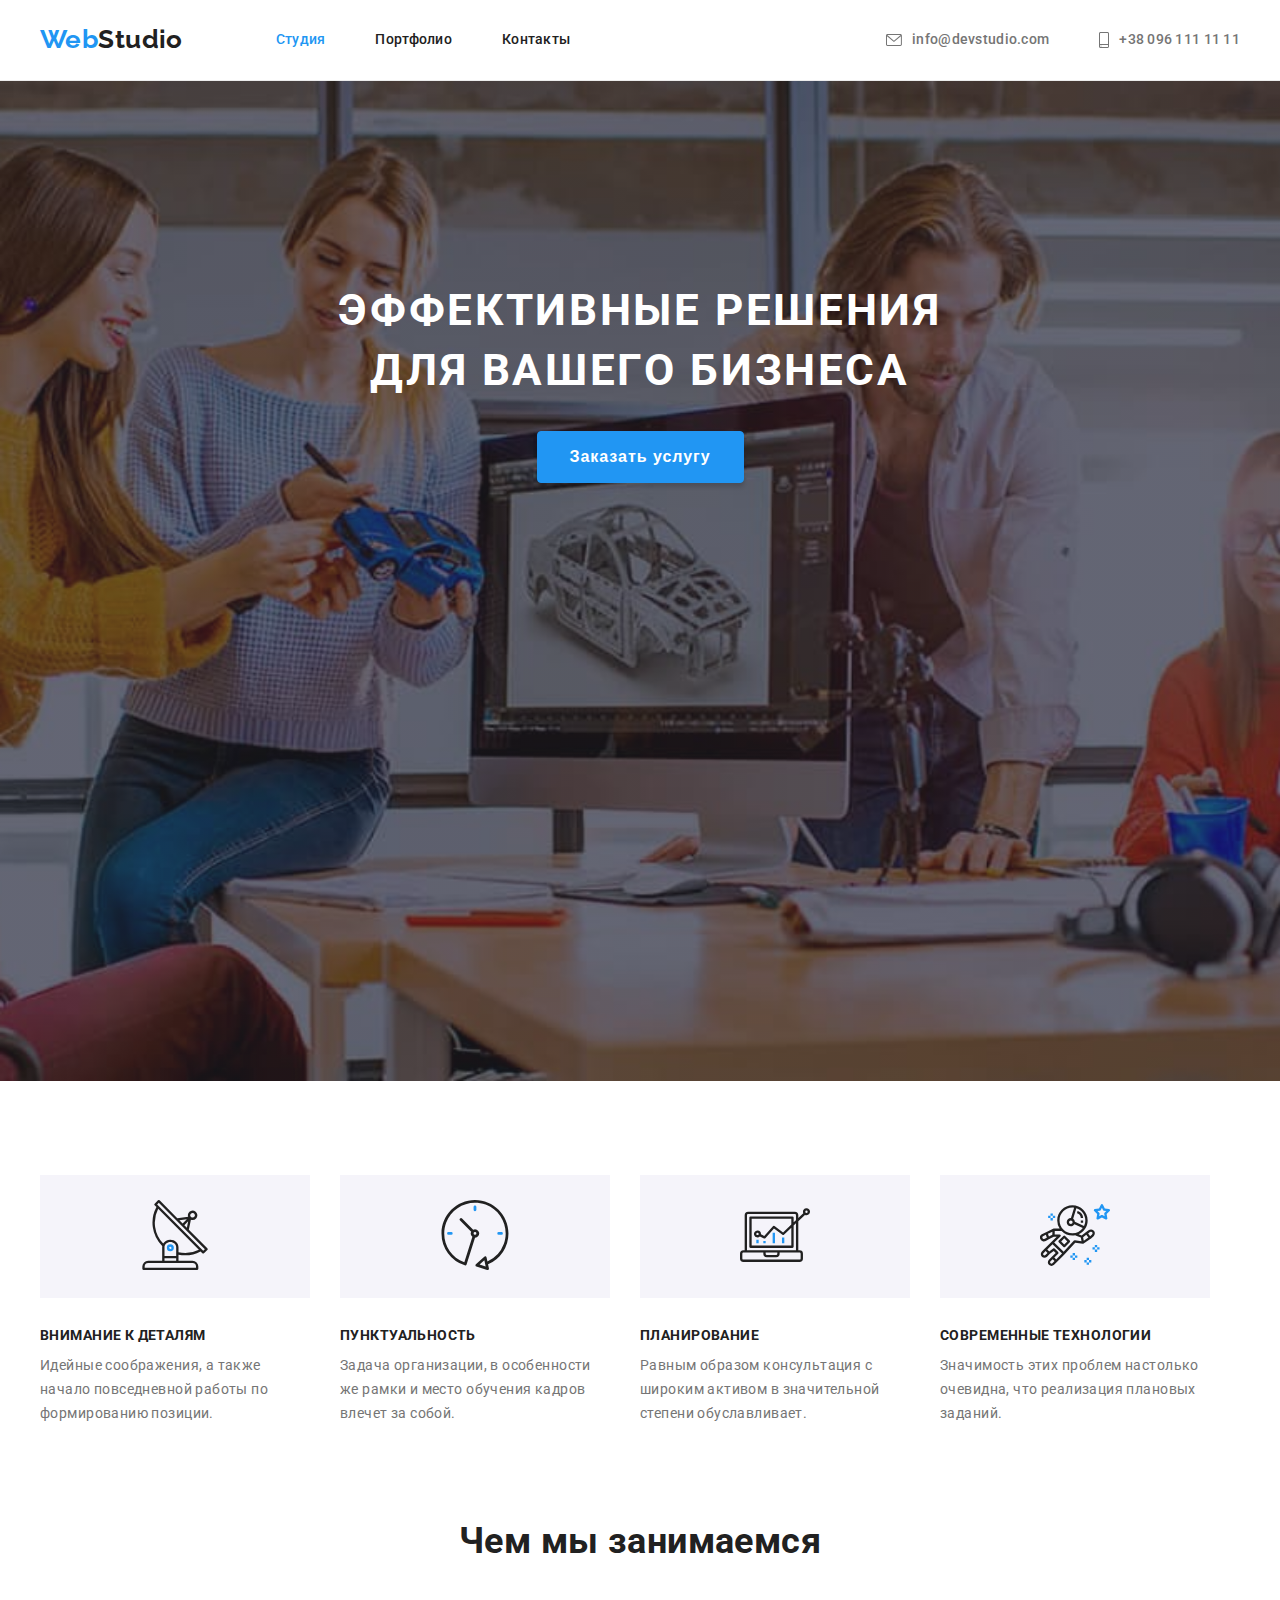
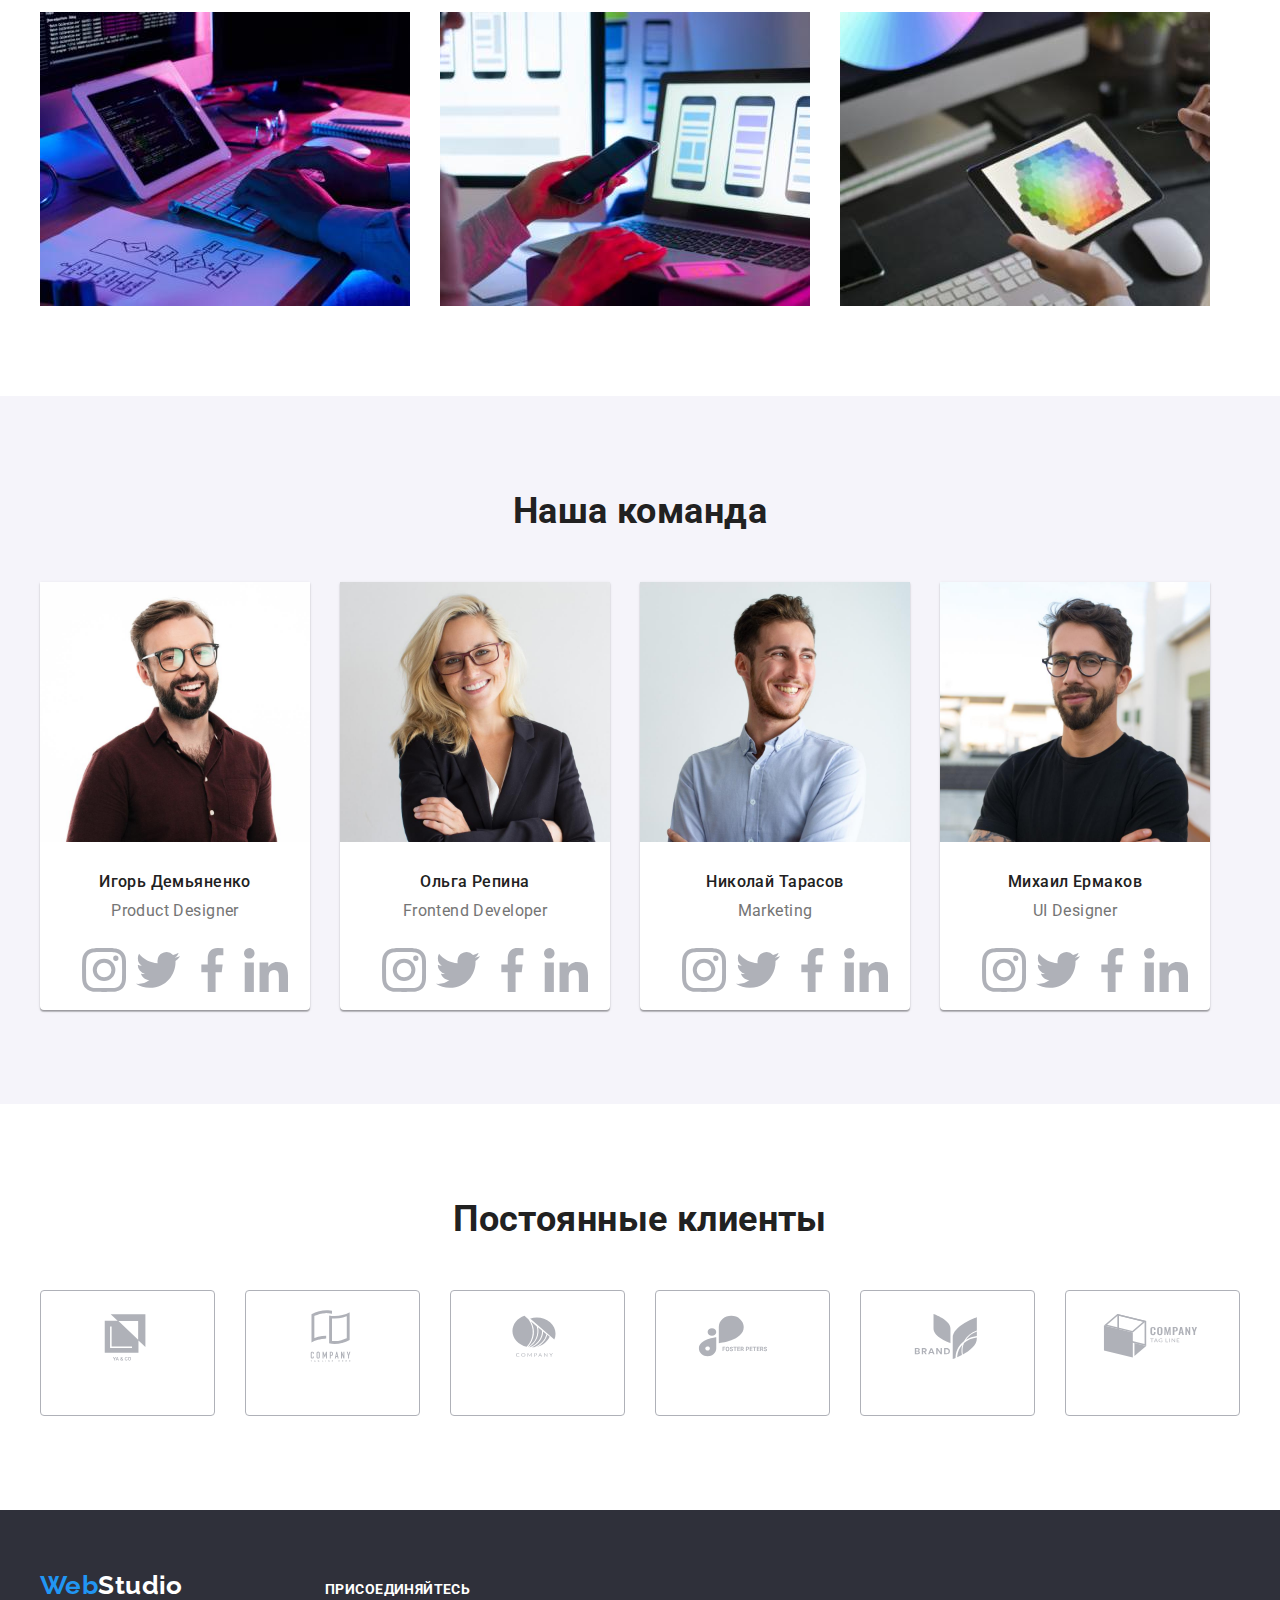
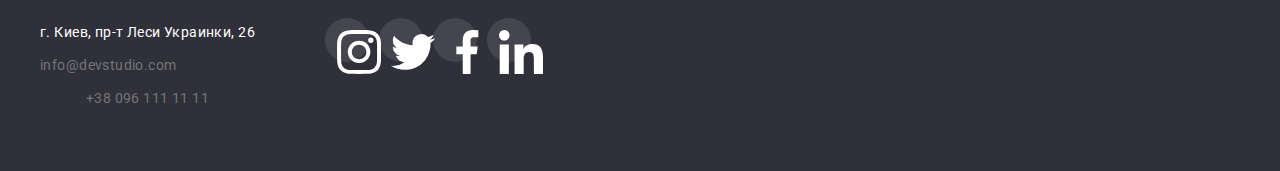
==== commit 93112069: "add second variant add icon" ====
--- a/index.html
+++ b/index.html
@@ -75,28 +75,66 @@
           <h2 class="section-title visually-hidden">Особенности</h2>
           <ul class="section list">
             <li class="peculiarities-item attention">
-              <h3 class="title">Внимание к деталям</h3>
-              <p class="discription">
-                Идейные соображения, а также начало повседневной работы по формированию позиции.
-              </p>
+              <div class="peculiarities-item-block">
+                <div class="icon-peculiarities">
+                  <svg class="icon-item-peculiarities">
+                    <use href="./images/symbol-defs.svg#icon-antenna"></use>
+                  </svg>
+                </div>
+                <div class="title-discription">
+                  <h3 class="title">Внимание к деталям</h3>
+                  <p class="discription">
+                    Идейные соображения, а также начало повседневной работы по формированию позиции.
+                  </p>
+                </div>
+              </div>
             </li>
             <li class="peculiarities-item punctuality">
-              <h3 class="title">Пунктуальность</h3>
-              <p class="discription">
-                Задача организации, в особенности же рамки и место обучения кадров влечет за собой.
-              </p>
+              <div class="peculiarities-item-block">
+                <div class="icon-peculiarities">
+                  <svg class="icon-item-peculiarities">
+                    <use href="./images/symbol-defs.svg#icon-clock"></use>
+                  </svg>
+                </div>
+                <div class="title-discription">
+                  <h3 class="title">Пунктуальность</h3>
+                  <p class="discription">
+                    Задача организации, в особенности же рамки и место обучения кадров влечет за
+                    собой.
+                  </p>
+                </div>
+              </div>
             </li>
             <li class="peculiarities-item planning">
-              <h3 class="title">Планирование</h3>
-              <p class="discription">
-                Равным образом консультация с широким активом в значительной степени обуславливает.
-              </p>
+              <div class="peculiarities-item-block">
+                <div class="icon-peculiarities">
+                  <svg class="icon-item-peculiarities">
+                    <use href="./images/symbol-defs.svg#icon-diagram"></use>
+                  </svg>
+                </div>
+                <div class="title-discription">
+                  <h3 class="title">Планирование</h3>
+                  <p class="discription">
+                    Равным образом консультация с широким активом в значительной степени
+                    обуславливает.
+                  </p>
+                </div>
+              </div>
             </li>
             <li class="peculiarities-item technology">
-              <h3 class="title">Современные технологии</h3>
-              <p class="discription">
-                Значимость этих проблем настолько очевидна, что реализация плановых заданий.
-              </p>
+              <div class="peculiarities-item-block">
+                <div class="icon-peculiarities">
+                  <svg class="icon-item-peculiarities">
+                    <use href="./images/symbol-defs.svg#icon-astronaut"></use>
+                  </svg>
+                </div>
+                <div class="title-discription">
+                  <h3 class="title">Современные технологии</h3>
+                  <p class="discription">
+                    Значимость этих проблем настолько очевидна, что реализация плановых заданий.
+                  </p>
+                </div>
+              </div>
             </li>
           </ul>
         </div>
--- a/css/styles.css
+++ b/css/styles.css
@@ -115,20 +115,26 @@
 }
 .mail,
 .tel {
-  display: block;
+  display: flex;
+  justify-content: center;
+  align-items: center;
 }
 /* Добавление иконок */
 .icon-mail {
   width: 16px;
   height: 12px;
   margin-right: 10px;
-  align-items: center;
+  fill: var(--title-text-color);
 }
 .icon-tel {
   width: 10px;
   height: 16px;
   margin-right: 10px;
-  align-items: center;
+  fill: var(--title-text-color);
+}
+.icon-mail:hover,
+.icon-tel:hover {
+  fill: var(--accent-color);
 }
 
 /* .mail::before {
@@ -180,6 +186,7 @@
 .contacts.list .tel:focus {
   color: var(--accent-color);
 }
+
 /* Style main content*/
 /* Style section Hero */
 .hero {
@@ -250,18 +257,19 @@
 .peculiarities-item:not(:last-child) {
   margin-right: 30px;
 }
-.peculiarities-item::before {
+/* Добавление иконок svg с помощью псевдоэлемента before
+как background-image */
+/* .peculiarities-item::before {
   display: block;
   content: '';
   height: 120px;
   margin-bottom: 30px;
   background-color: #f5f4fa;
-  border-radius: 4px;
-  /* background-image: url('../images/antenna.svg'); */
-  background-size: contain;
-  background-repeat: no-repeat;
-  background-position: center;
-}
+  border-radius: 4px; */
+/* background-size: contain; на весь блок */
+/* background-repeat: no-repeat;
+  background-position: center; */
+/* }
 .peculiarities-item.attention::before {
   background-image: url('../images/antenna.svg');
 }
@@ -273,8 +281,25 @@
 }
 .peculiarities-item.technology::before {
   background-image: url('../images/astronaut.svg');
-}
-
+} */
+/* Конец  */
+/* 2-й вариант для иконок svg */
+.peculiarities-item-block {
+  display: flex;
+  flex-direction: column;
+  justify-content: center;
+  align-items: center;
+}
+.icon-peculiarities {
+  padding: 25px 100px;
+  margin-bottom: 30px;
+  background-color: #f5f4fa;
+}
+.icon-item-peculiarities {
+  width: 70px;
+  height: 70px;
+}
+/* Конец */
 .title {
   padding: 0;
   margin: 0;
@@ -314,6 +339,7 @@
   display: flex;
 }
 .team-list-card {
+  background-color: #fff;
   text-align: center;
   box-shadow: 0px 1px 3px rgba(0, 0, 0, 0.12), 0px 1px 1px rgba(0, 0, 0, 0.14),
     0px 2px 1px rgba(0, 0, 0, 0.2);
@@ -349,11 +375,13 @@
   display: flex;
   margin: 0;
   padding: 0;
+  background-color: #fff;
 }
 .network-item {
   width: 44px;
   height: 44px;
-  outline: 1px solid tomato;
+  border-radius: 50%;
+  /* outline: 1px solid tomato; */
 }
 .network-item:not(:last-child) {
   margin-right: 10px;
@@ -361,6 +389,15 @@
 .icon-network {
   width: 44px;
   height: 44px;
+  padding: 12px;
+  fill: #afb1b8;
+}
+.icon-network:hover {
+  fill: var(--primary-white-color);
+}
+.network-item:hover {
+  fill: var(--primary-white-color);
+  background-color: var(--accent-color);
 }
 /* Style our clients */
 .clients {
@@ -375,6 +412,7 @@
 .clients-list-item {
   width: 170px;
   height: 92px;
+  padding: 16px 32px;
   border: 1px solid #afb1b8;
   border-radius: 4px;
 }
@@ -384,7 +422,10 @@
 .icon-clients {
   width: 106px;
   height: 60px;
-  margin: 16px 32px;
+  fill: #afb1b8;
+}
+.icon-clients:hover {
+  fill: var(--accent-color);
 }
 /*Style footer*/
 .footer {
@@ -447,7 +488,9 @@
 .social-list-items {
   width: 44px;
   height: 44px;
-  outline: 1px solid tomato;
+  border-radius: 50%;
+  background: rgba(255, 255, 255, 0.1);
+  /* outline: 1px solid tomato; */
 }
 .social-list-items:not(:last-child) {
   margin-right: 10px;
@@ -464,6 +507,11 @@
 .icon {
   width: 44px;
   height: 44px;
+  padding: 12px;
+  fill: var(--primary-white-color);
+}
+.social-list-items:hover {
+  background-color: var(--accent-color);
 }
 /*Style porfolio*/
 .work-section {
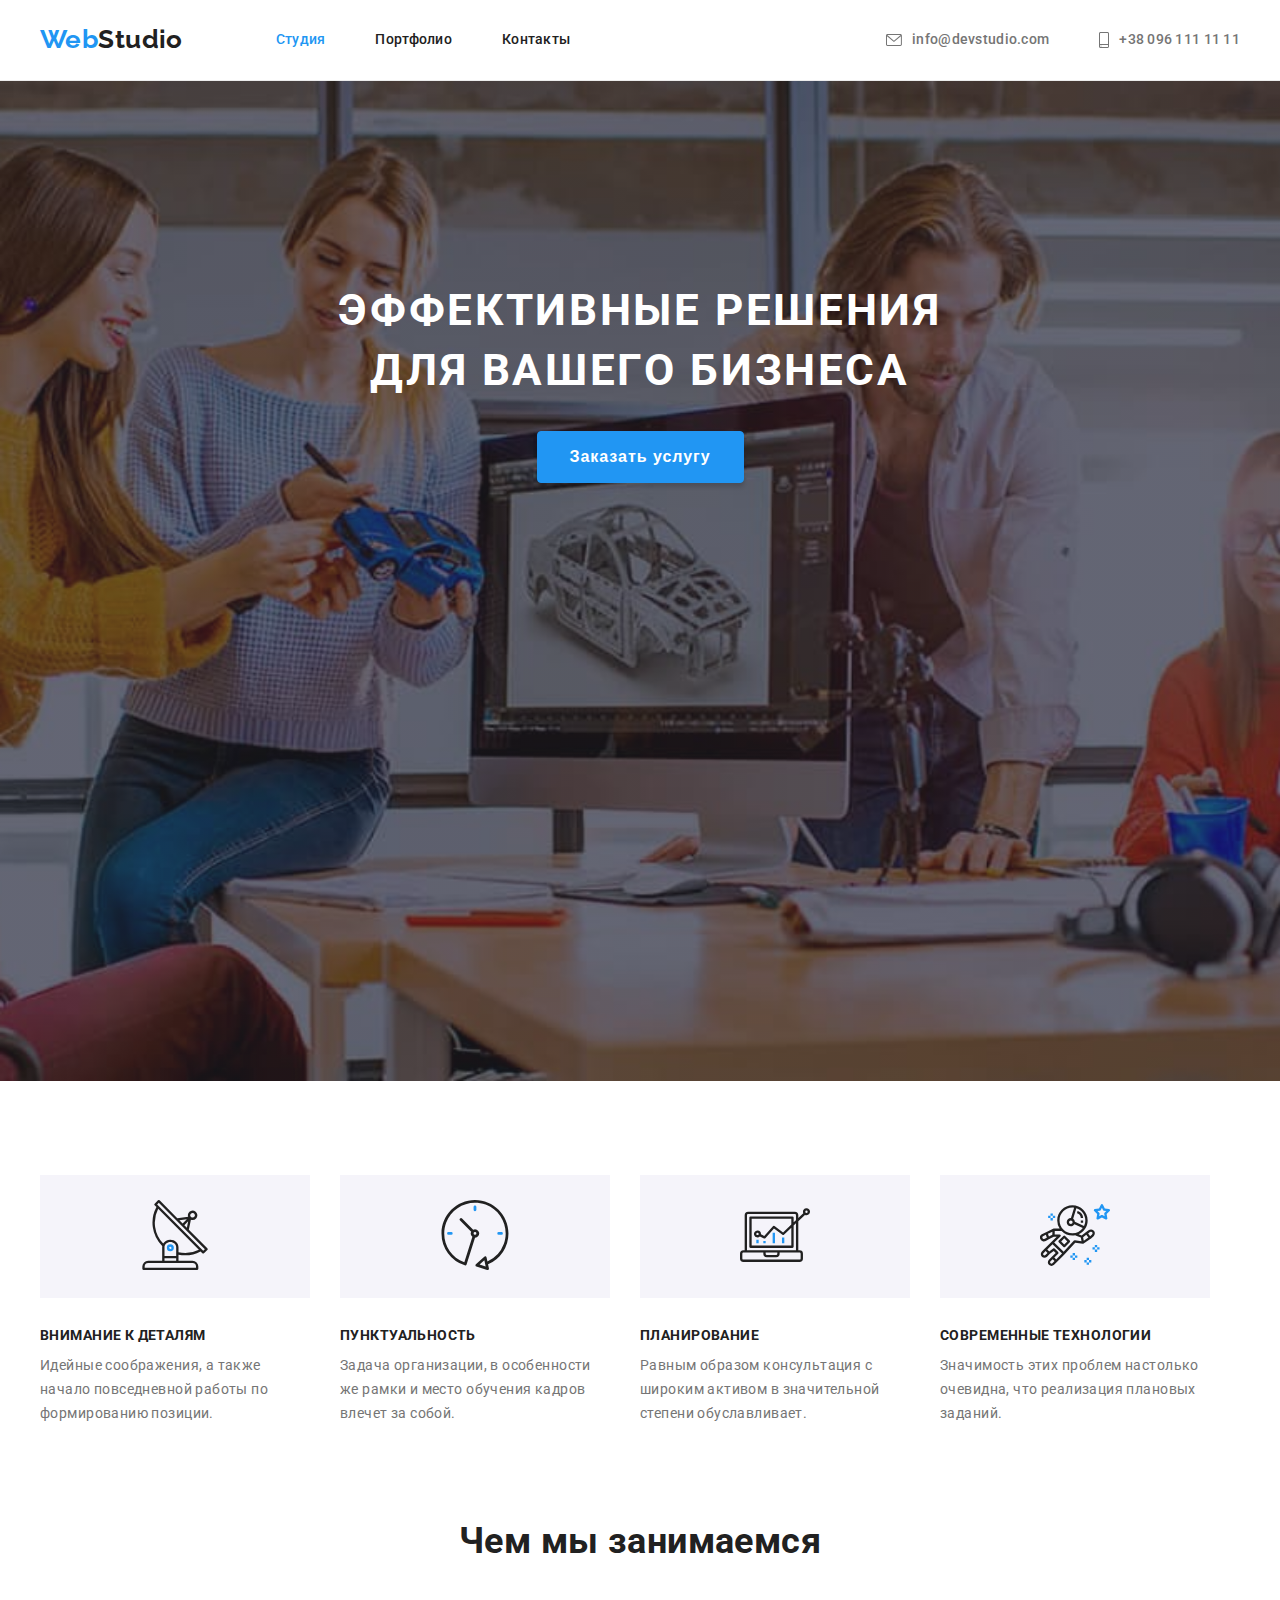
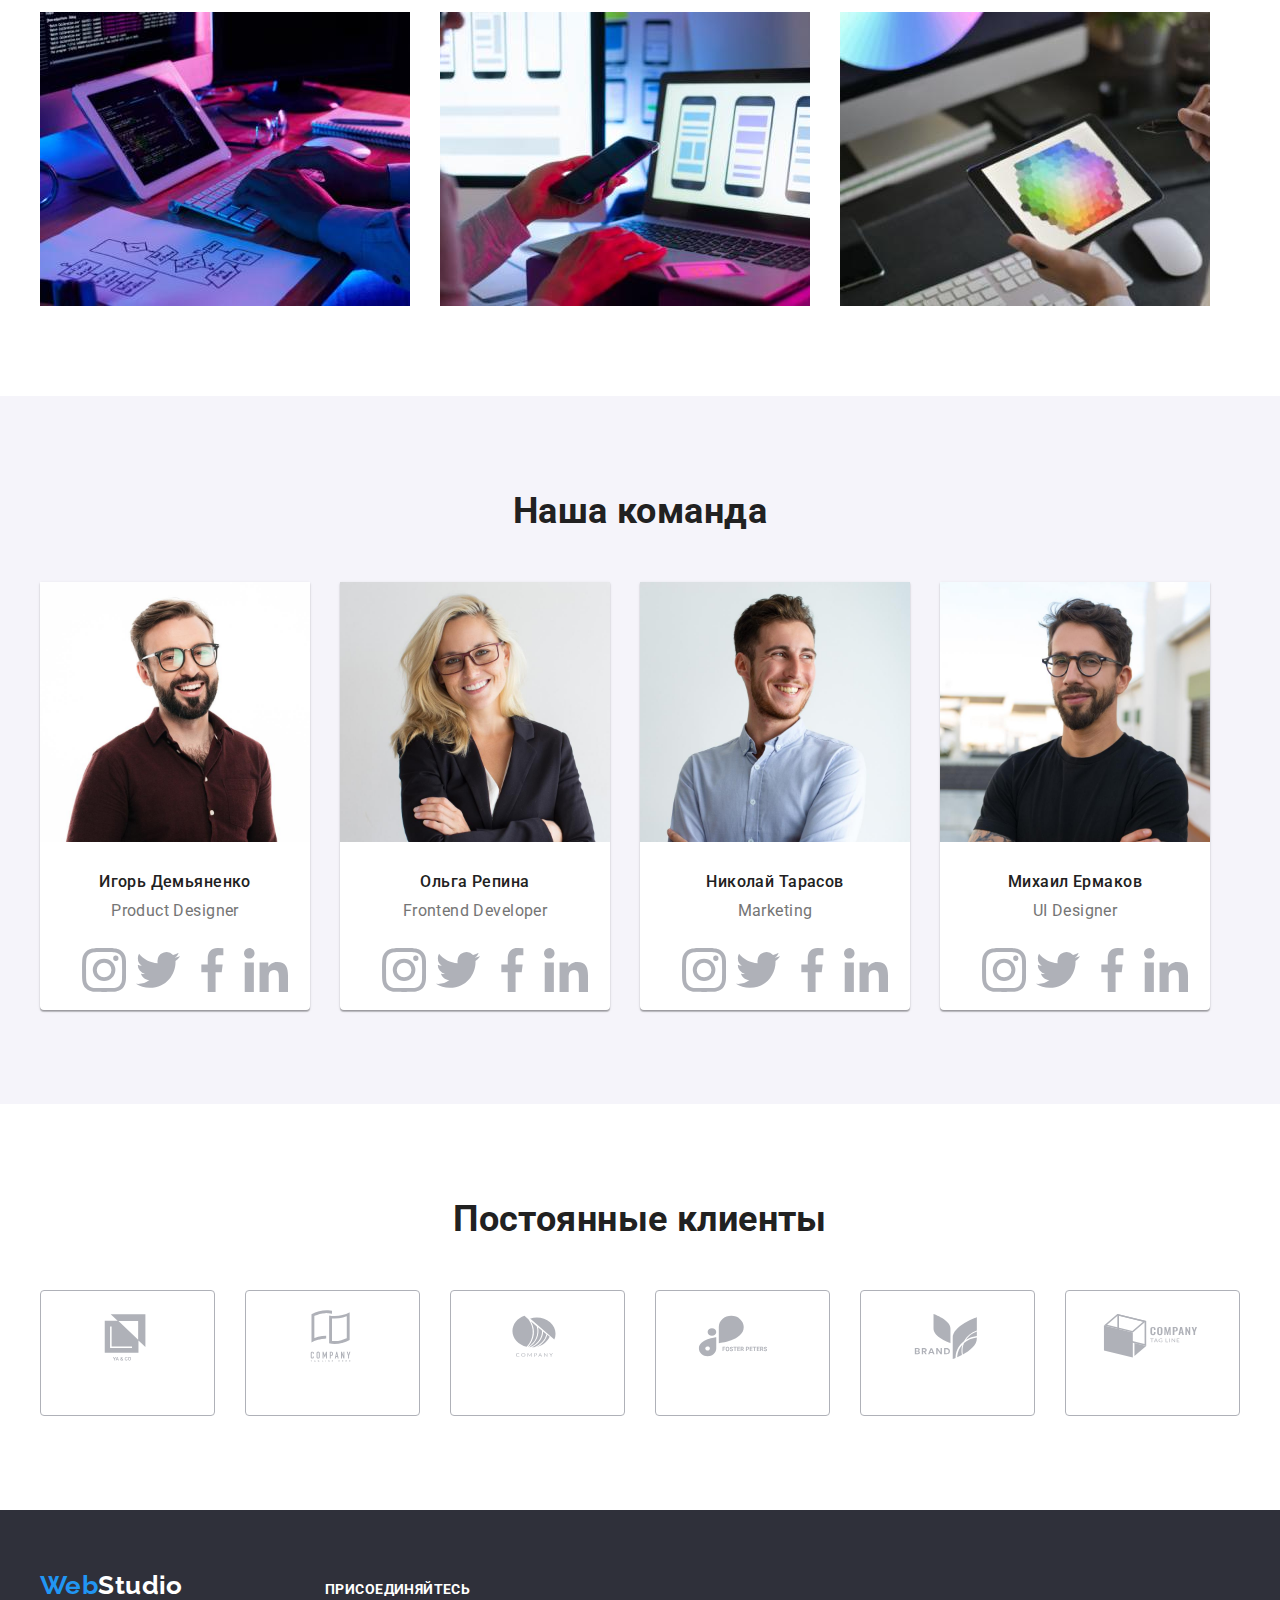
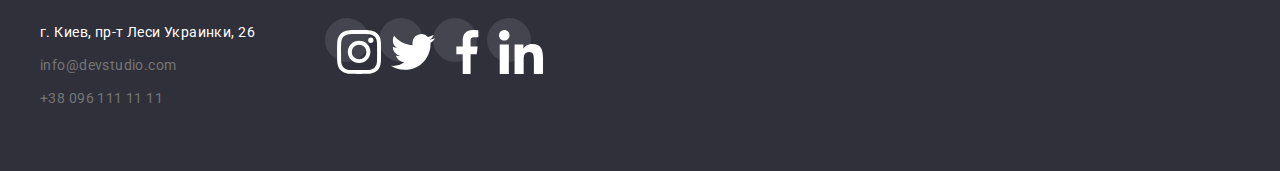
==== commit 46cc62d7: "add class links-social-icon" ====
--- a/index.html
+++ b/index.html
@@ -414,22 +414,22 @@
             <h2 class="sicial-links-title">присоединяйтесь</h2>
             <ul class="social-links list">
               <li class="social-list-items">
-                <a href="">
+                <a href="" class="links-social-icon">
                   <svg class="icon"><use href="./images/symbol-defs.svg#icon-instagram"></use></svg>
                 </a>
               </li>
               <li class="social-list-items">
-                <a href="">
+                <a href="" class="links-social-icon">
                   <svg class="icon"><use href="./images/symbol-defs.svg#icon-twitter"></use></svg>
                 </a>
               </li>
               <li class="social-list-items">
-                <a href="">
+                <a href="" class="links-social-icon">
                   <svg class="icon"><use href="./images/symbol-defs.svg#icon-facebook"></use></svg>
                 </a>
               </li>
               <li class="social-list-items">
-                <a href="">
+                <a href="" class="links-social-icon">
                   <svg class="icon"><use href="./images/symbol-defs.svg#icon-linkedin"></use></svg>
                 </a>
               </li>
--- a/css/styles.css
+++ b/css/styles.css
@@ -116,7 +116,6 @@
 .mail,
 .tel {
   display: flex;
-  justify-content: center;
   align-items: center;
 }
 /* Добавление иконок */
@@ -132,10 +131,10 @@
   margin-right: 10px;
   fill: var(--title-text-color);
 }
-.icon-mail:hover,
+/* .icon-mail:hover,
 .icon-tel:hover {
   fill: var(--accent-color);
-}
+} */
 
 /* .mail::before {
   display: inline-block;
@@ -178,9 +177,17 @@
   line-height: 1.14;
   letter-spacing: 0.02em;
 }
+.contacts.list .mail:hover .icon-mail,
+.contacts.list .mail:focus .icon-mail {
+  fill: var(--accent-color);
+}
 .contacts.list .mail:hover,
 .contacts.list .mail:focus {
   color: var(--accent-color);
+}
+.contacts.list .tel:hover .icon-tel,
+.contacts.list .tel:focus .icon-tel {
+  fill: var(--accent-color);
 }
 .contacts.list .tel:hover,
 .contacts.list .tel:focus {
@@ -424,7 +431,8 @@
   height: 60px;
   fill: #afb1b8;
 }
-.icon-clients:hover {
+.icon-clients:hover,
+.icon-clients:focus {
   fill: var(--accent-color);
 }
 /*Style footer*/
@@ -510,7 +518,8 @@
   padding: 12px;
   fill: var(--primary-white-color);
 }
-.social-list-items:hover {
+.social-list-items:hover,
+.social-list-items:focus {
   background-color: var(--accent-color);
 }
 /*Style porfolio*/
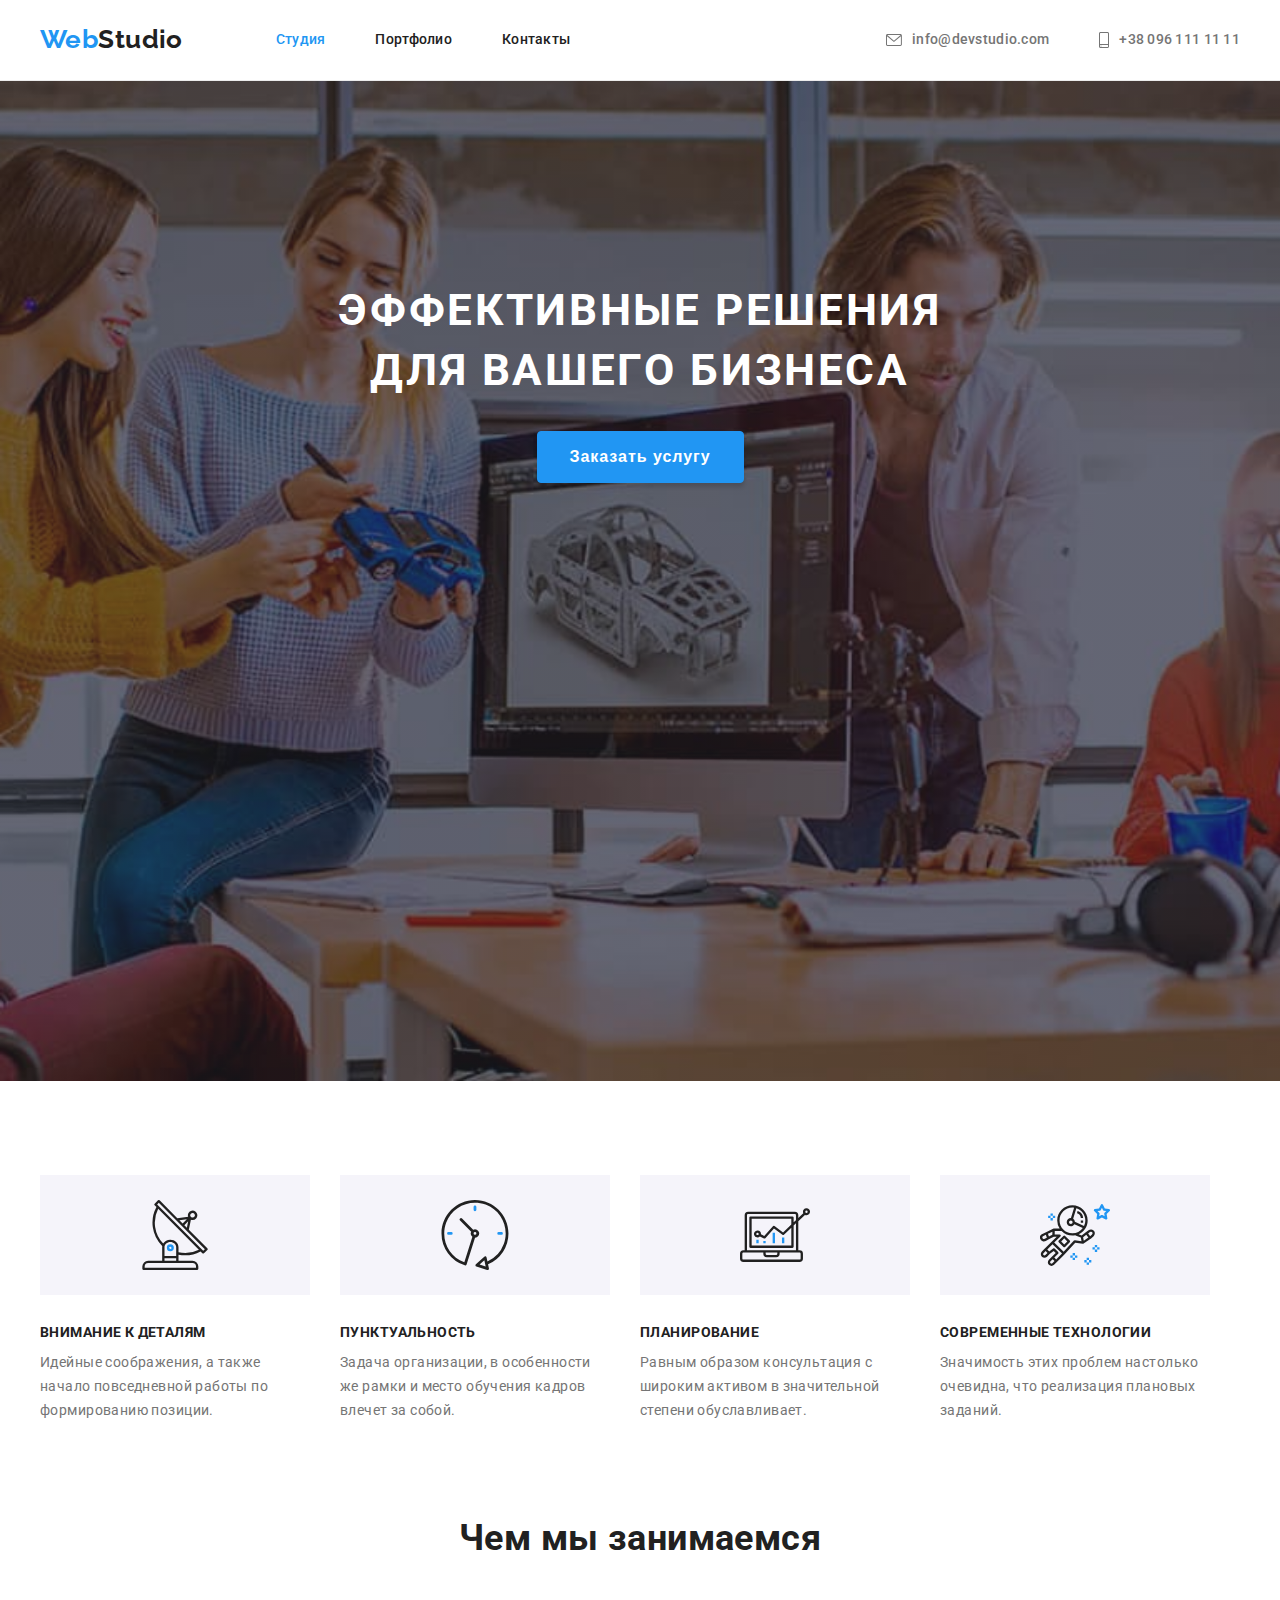
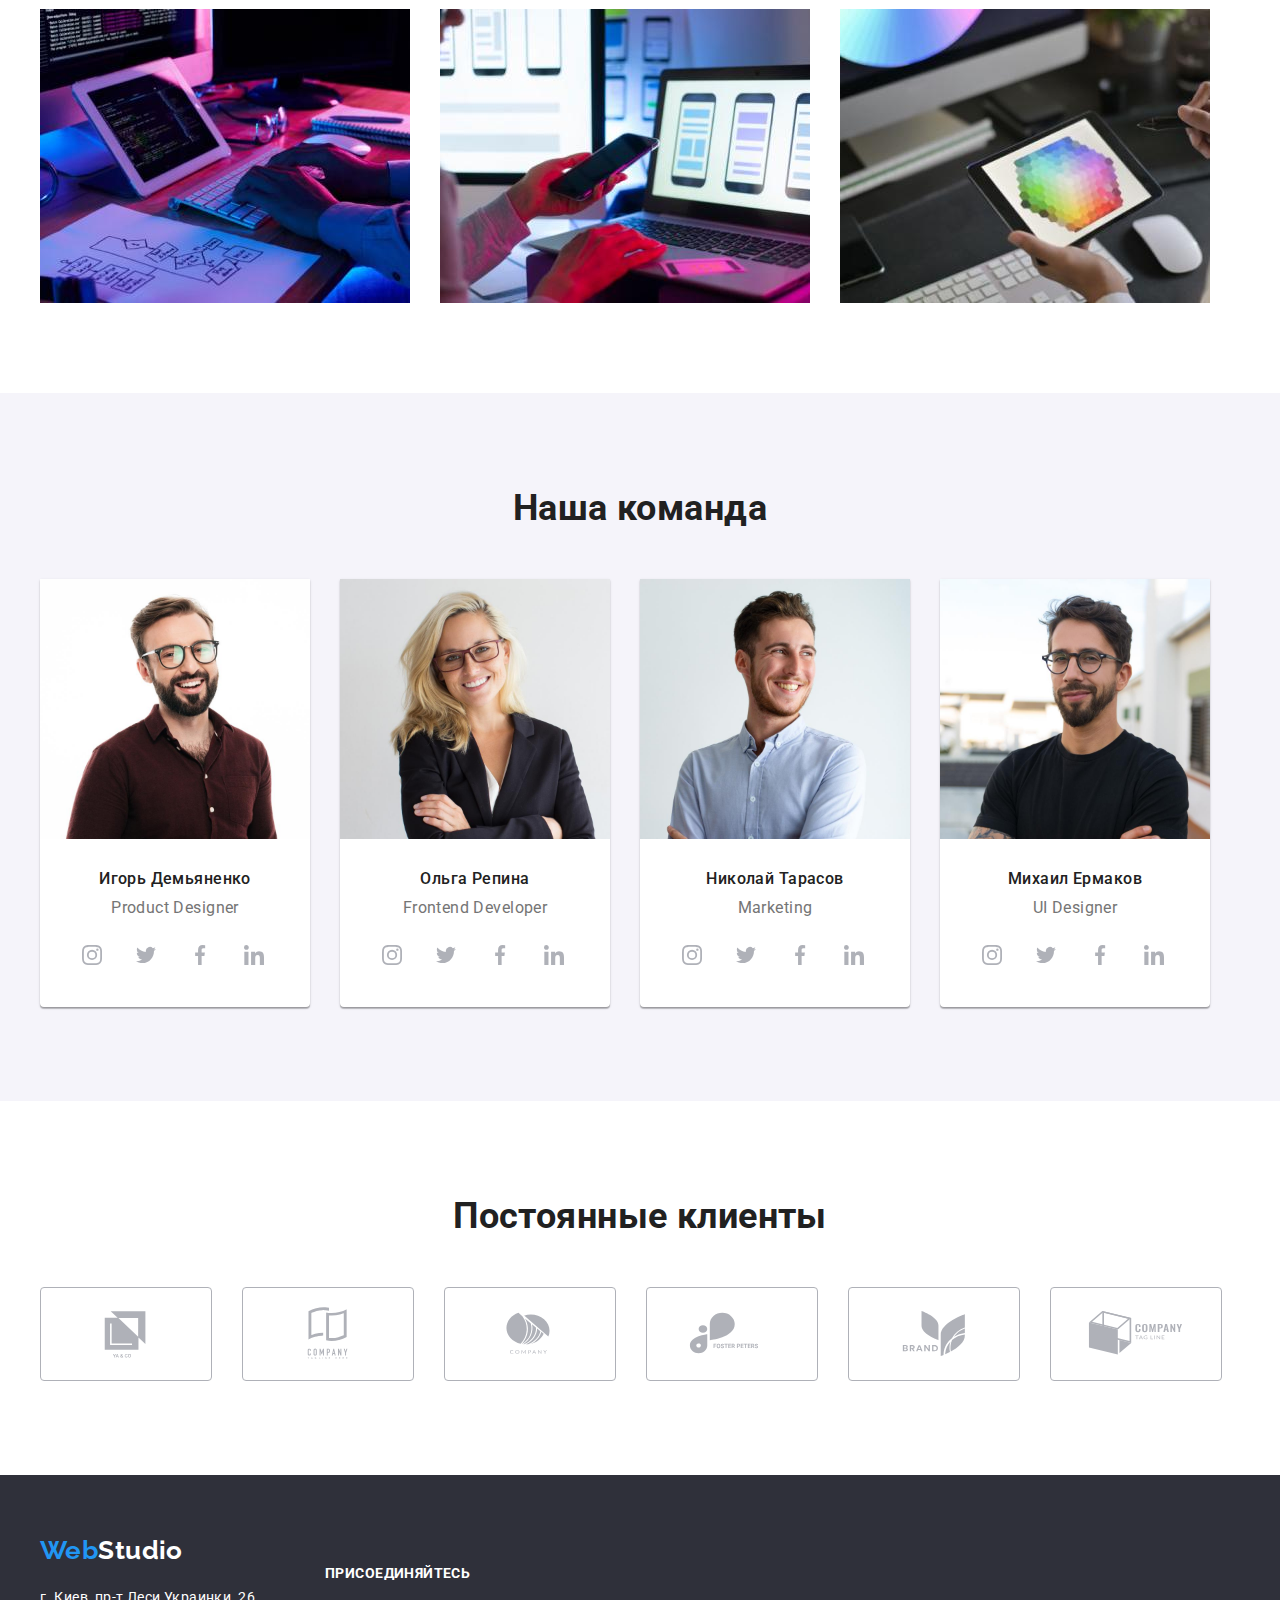
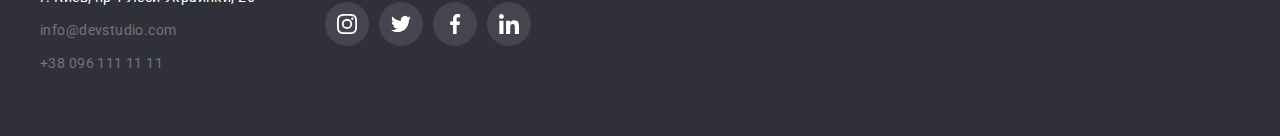
==== commit e235d4a8: "chenge links and hover and focus" ====
--- a/index.html
+++ b/index.html
@@ -75,66 +75,48 @@
           <h2 class="section-title visually-hidden">Особенности</h2>
           <ul class="section list">
             <li class="peculiarities-item attention">
-              <div class="peculiarities-item-block">
-                <div class="icon-peculiarities">
-                  <svg class="icon-item-peculiarities">
-                    <use href="./images/symbol-defs.svg#icon-antenna"></use>
-                  </svg>
-                </div>
-                <div class="title-discription">
-                  <h3 class="title">Внимание к деталям</h3>
-                  <p class="discription">
-                    Идейные соображения, а также начало повседневной работы по формированию позиции.
-                  </p>
-                </div>
-              </div>
+              <div class="icon-peculiarities">
+                <svg class="icon-item-peculiarities">
+                  <use href="./images/symbol-defs.svg#icon-antenna"></use>
+                </svg>
+              </div>
+              <h3 class="title">Внимание к деталям</h3>
+              <p class="discription">
+                Идейные соображения, а также начало повседневной работы по формированию позиции.
+              </p>
             </li>
             <li class="peculiarities-item punctuality">
-              <div class="peculiarities-item-block">
-                <div class="icon-peculiarities">
-                  <svg class="icon-item-peculiarities">
-                    <use href="./images/symbol-defs.svg#icon-clock"></use>
-                  </svg>
-                </div>
-                <div class="title-discription">
-                  <h3 class="title">Пунктуальность</h3>
-                  <p class="discription">
-                    Задача организации, в особенности же рамки и место обучения кадров влечет за
-                    собой.
-                  </p>
-                </div>
-              </div>
+              <div class="icon-peculiarities">
+                <svg class="icon-item-peculiarities">
+                  <use href="./images/symbol-defs.svg#icon-clock"></use>
+                </svg>
+              </div>
+              <h3 class="title">Пунктуальность</h3>
+              <p class="discription">
+                Задача организации, в особенности же рамки и место обучения кадров влечет за собой.
+              </p>
             </li>
             <li class="peculiarities-item planning">
-              <div class="peculiarities-item-block">
-                <div class="icon-peculiarities">
-                  <svg class="icon-item-peculiarities">
-                    <use href="./images/symbol-defs.svg#icon-diagram"></use>
-                  </svg>
-                </div>
-                <div class="title-discription">
-                  <h3 class="title">Планирование</h3>
-                  <p class="discription">
-                    Равным образом консультация с широким активом в значительной степени
-                    обуславливает.
-                  </p>
-                </div>
-              </div>
+              <div class="icon-peculiarities">
+                <svg class="icon-item-peculiarities">
+                  <use href="./images/symbol-defs.svg#icon-diagram"></use>
+                </svg>
+              </div>
+              <h3 class="title">Планирование</h3>
+              <p class="discription">
+                Равным образом консультация с широким активом в значительной степени обуславливает.
+              </p>
             </li>
             <li class="peculiarities-item technology">
-              <div class="peculiarities-item-block">
-                <div class="icon-peculiarities">
-                  <svg class="icon-item-peculiarities">
-                    <use href="./images/symbol-defs.svg#icon-astronaut"></use>
-                  </svg>
-                </div>
-                <div class="title-discription">
-                  <h3 class="title">Современные технологии</h3>
-                  <p class="discription">
-                    Значимость этих проблем настолько очевидна, что реализация плановых заданий.
-                  </p>
-                </div>
-              </div>
+              <div class="icon-peculiarities">
+                <svg class="icon-item-peculiarities">
+                  <use href="./images/symbol-defs.svg#icon-astronaut"></use>
+                </svg>
+              </div>
+              <h3 class="title">Современные технологии</h3>
+              <p class="discription">
+                Значимость этих проблем настолько очевидна, что реализация плановых заданий.
+              </p>
             </li>
           </ul>
         </div>
@@ -384,57 +366,55 @@
       </section>
     </main>
     <footer class="footer">
-      <div class="conteiner">
-        <div class="footer-address-links">
-          <div class="logo-address">
-            <!--Name studio-->
-            <a href="./index.html" class="logo-footer"><span class="web">Web</span>Studio</a>
-            <!-- address -->
-            <address class="adress">
-              <ul class="adress list">
-                <li class="adress-list-item">
-                  <a
-                    href="https://goo.gl/maps/HPNhDswtwEFeR7fT9"
-                    target="_blank"
-                    rel="noopener noreferrer"
-                    class="adress-post"
-                    >г. Киев, пр-т Леси Украинки, 26</a
-                  >
-                </li>
-                <li class="adress-list-item">
-                  <a href="mailto:info@devstudio.com" class="mail">info@devstudio.com</a>
-                </li>
-                <li class="adress-list-item">
-                  <a href="tel:+380961111111" class="tel">+38 096 111 11 11</a>
-                </li>
-              </ul>
-            </address>
-          </div>
-          <div class="social-links">
-            <h2 class="sicial-links-title">присоединяйтесь</h2>
-            <ul class="social-links list">
-              <li class="social-list-items">
-                <a href="" class="links-social-icon">
-                  <svg class="icon"><use href="./images/symbol-defs.svg#icon-instagram"></use></svg>
-                </a>
+      <div class="conteiner social-icons">
+        <div class="logo-address">
+          <!--Name studio-->
+          <a href="./index.html" class="logo-footer"><span class="web">Web</span>Studio</a>
+          <!-- address -->
+          <address class="adress">
+            <ul class="adress list">
+              <li class="adress-list-item">
+                <a
+                  href="https://goo.gl/maps/HPNhDswtwEFeR7fT9"
+                  target="_blank"
+                  rel="noopener noreferrer"
+                  class="adress-post"
+                  >г. Киев, пр-т Леси Украинки, 26</a
+                >
               </li>
-              <li class="social-list-items">
-                <a href="" class="links-social-icon">
-                  <svg class="icon"><use href="./images/symbol-defs.svg#icon-twitter"></use></svg>
-                </a>
+              <li class="adress-list-item">
+                <a href="mailto:info@devstudio.com" class="mail">info@devstudio.com</a>
               </li>
-              <li class="social-list-items">
-                <a href="" class="links-social-icon">
-                  <svg class="icon"><use href="./images/symbol-defs.svg#icon-facebook"></use></svg>
-                </a>
-              </li>
-              <li class="social-list-items">
-                <a href="" class="links-social-icon">
-                  <svg class="icon"><use href="./images/symbol-defs.svg#icon-linkedin"></use></svg>
-                </a>
+              <li class="adress-list-item">
+                <a href="tel:+380961111111" class="tel">+38 096 111 11 11</a>
               </li>
             </ul>
-          </div>
+          </address>
+        </div>
+        <div class="social-links">
+          <h2 class="sicial-links-title">присоединяйтесь</h2>
+          <ul class="social-links list">
+            <li class="social-list-items">
+              <a href="" class="links-social-icon">
+                <svg class="icon"><use href="./images/symbol-defs.svg#icon-instagram"></use></svg>
+              </a>
+            </li>
+            <li class="social-list-items">
+              <a href="" class="links-social-icon">
+                <svg class="icon"><use href="./images/symbol-defs.svg#icon-twitter"></use></svg>
+              </a>
+            </li>
+            <li class="social-list-items">
+              <a href="" class="links-social-icon">
+                <svg class="icon"><use href="./images/symbol-defs.svg#icon-facebook"></use></svg>
+              </a>
+            </li>
+            <li class="social-list-items">
+              <a href="" class="links-social-icon">
+                <svg class="icon"><use href="./images/symbol-defs.svg#icon-linkedin"></use></svg>
+              </a>
+            </li>
+          </ul>
         </div>
       </div>
     </footer>
--- a/css/styles.css
+++ b/css/styles.css
@@ -291,14 +291,12 @@
 } */
 /* Конец  */
 /* 2-й вариант для иконок svg */
-.peculiarities-item-block {
-  display: flex;
-  flex-direction: column;
+
+.icon-peculiarities {
+  display: flex;
   justify-content: center;
   align-items: center;
-}
-.icon-peculiarities {
-  padding: 25px 100px;
+  height: 120px;
   margin-bottom: 30px;
   background-color: #f5f4fa;
 }
@@ -384,26 +382,30 @@
   padding: 0;
   background-color: #fff;
 }
-.network-item {
+
+.network-item:not(:last-child) {
+  margin-right: 10px;
+}
+.link-network {
+  display: flex;
+  justify-content: center;
+  align-items: center;
   width: 44px;
   height: 44px;
   border-radius: 50%;
   /* outline: 1px solid tomato; */
 }
-.network-item:not(:last-child) {
-  margin-right: 10px;
-}
 .icon-network {
-  width: 44px;
-  height: 44px;
-  padding: 12px;
+  width: 20px;
+  height: 20px;
   fill: #afb1b8;
 }
-.icon-network:hover {
+.link-network:hover .icon-network,
+.link-network:focus .icon-network {
   fill: var(--primary-white-color);
 }
-.network-item:hover {
-  fill: var(--primary-white-color);
+.link-network:hover,
+.link-network:focus {
   background-color: var(--accent-color);
 }
 /* Style our clients */
@@ -416,10 +418,12 @@
   margin: 0;
   padding: 0;
 }
-.clients-list-item {
+.link-clients {
+  display: flex;
+  justify-content: center;
+  align-items: center;
   width: 170px;
   height: 92px;
-  padding: 16px 32px;
   border: 1px solid #afb1b8;
   border-radius: 4px;
 }
@@ -431,9 +435,13 @@
   height: 60px;
   fill: #afb1b8;
 }
-.icon-clients:hover,
-.icon-clients:focus {
+.link-clients:hover .icon-clients,
+.link-clients:focus .icon-clients {
   fill: var(--accent-color);
+}
+.link-clients:hover,
+.link-clients:focus {
+  border-color: var(--accent-color);
 }
 /*Style footer*/
 .footer {
@@ -490,10 +498,19 @@
 .logo-address {
   margin-right: 70px;
 }
+
+.social-icons {
+  display: flex;
+  justify-content: baseline;
+  align-items: center;
+}
 .social-links.list {
   display: flex;
 }
-.social-list-items {
+.links-social-icon {
+  display: flex;
+  justify-content: center;
+  align-items: center;
   width: 44px;
   height: 44px;
   border-radius: 50%;
@@ -504,6 +521,7 @@
   margin-right: 10px;
 }
 .sicial-links-title {
+  margin: 0;
   margin-bottom: 20px;
   font-weight: 700;
   font-size: 14px;
@@ -513,13 +531,12 @@
   color: #ffffff;
 }
 .icon {
-  width: 44px;
-  height: 44px;
-  padding: 12px;
+  width: 20px;
+  height: 20px;
   fill: var(--primary-white-color);
 }
-.social-list-items:hover,
-.social-list-items:focus {
+.links-social-icon:hover,
+.links-social-icon:focus {
   background-color: var(--accent-color);
 }
 /*Style porfolio*/
@@ -615,8 +632,8 @@
 .work.list.pages > .item:nth-last-child(-n + 3) {
   margin-bottom: 0;
 }
-.work.list.pages > .item:hover,
-.work.list.pages > .item:focus {
+.work.list.pages > .link:hover,
+.work.list.pages > .link:focus {
   box-shadow: 0px 1px 1px rgba(0, 0, 0, 0.12), 0px 4px 4px rgba(0, 0, 0, 0.06),
     1px 4px 6px rgba(0, 0, 0, 0.16);
 }
